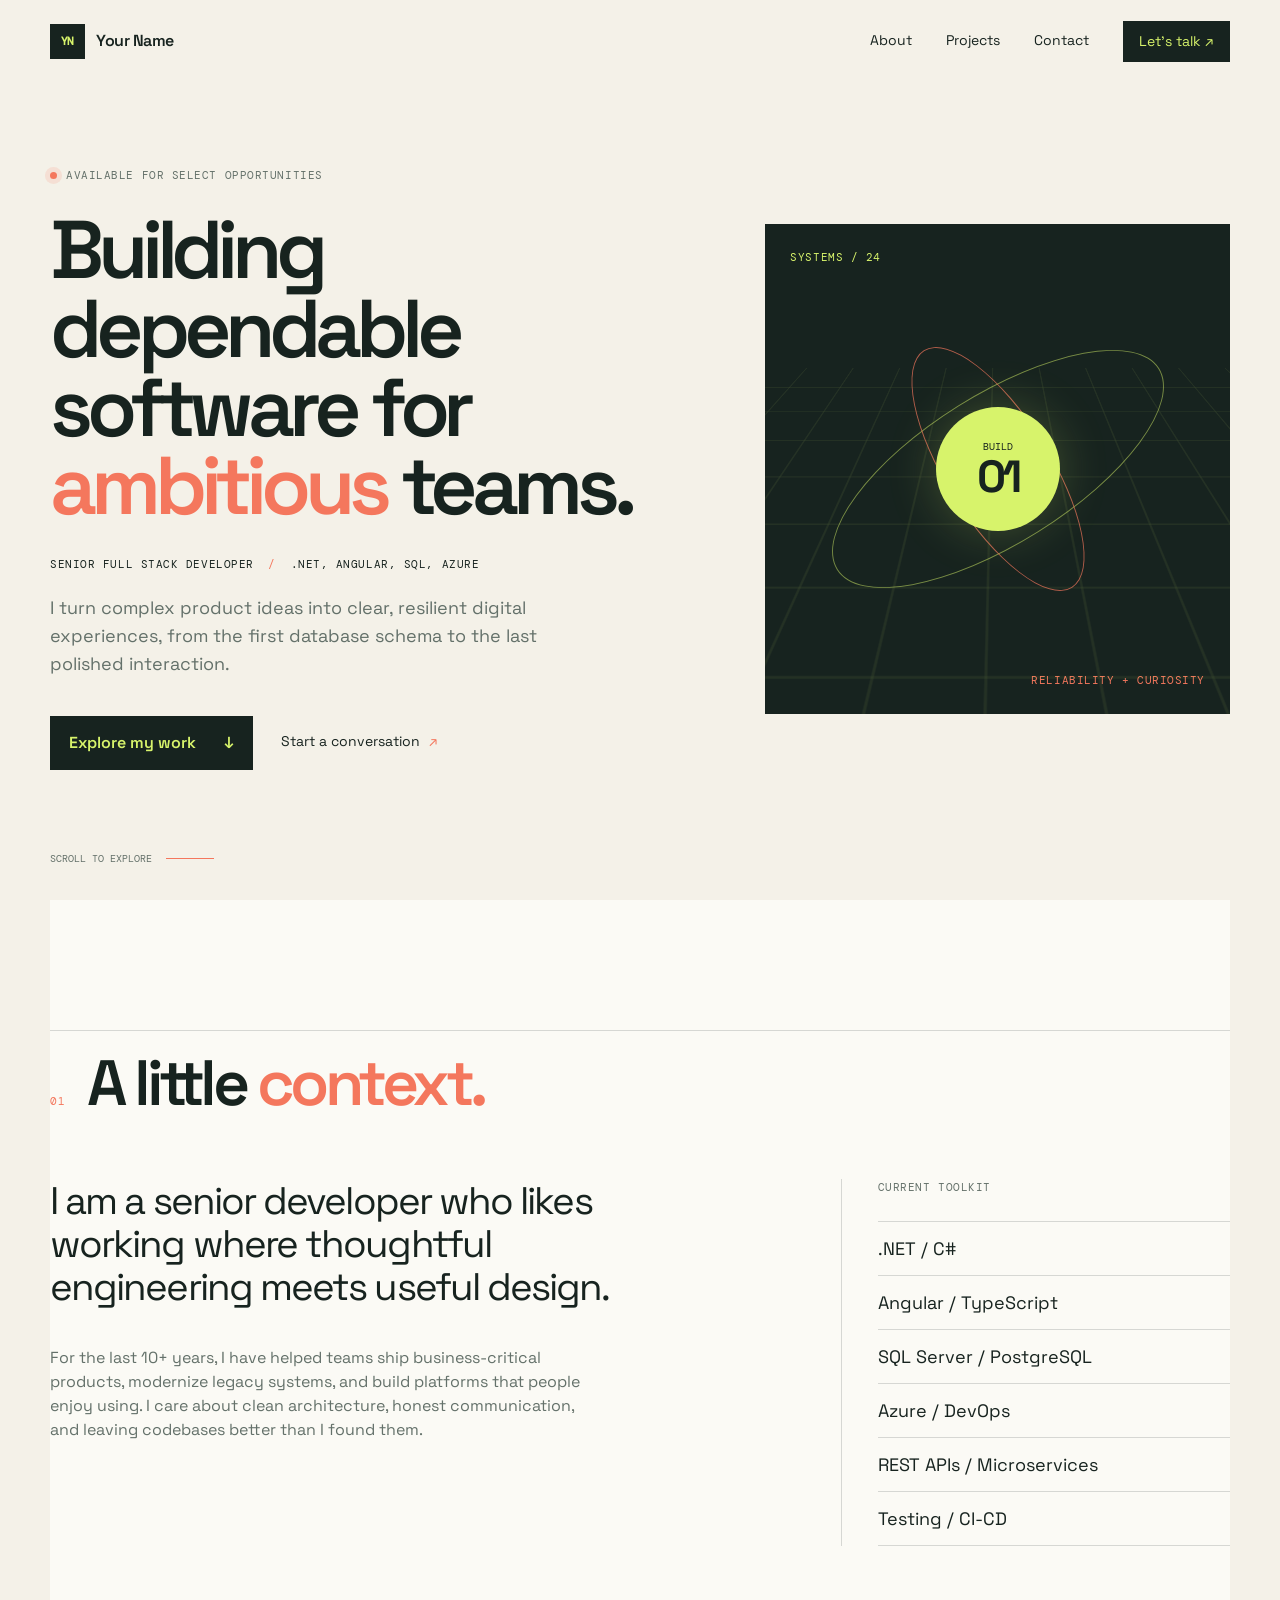
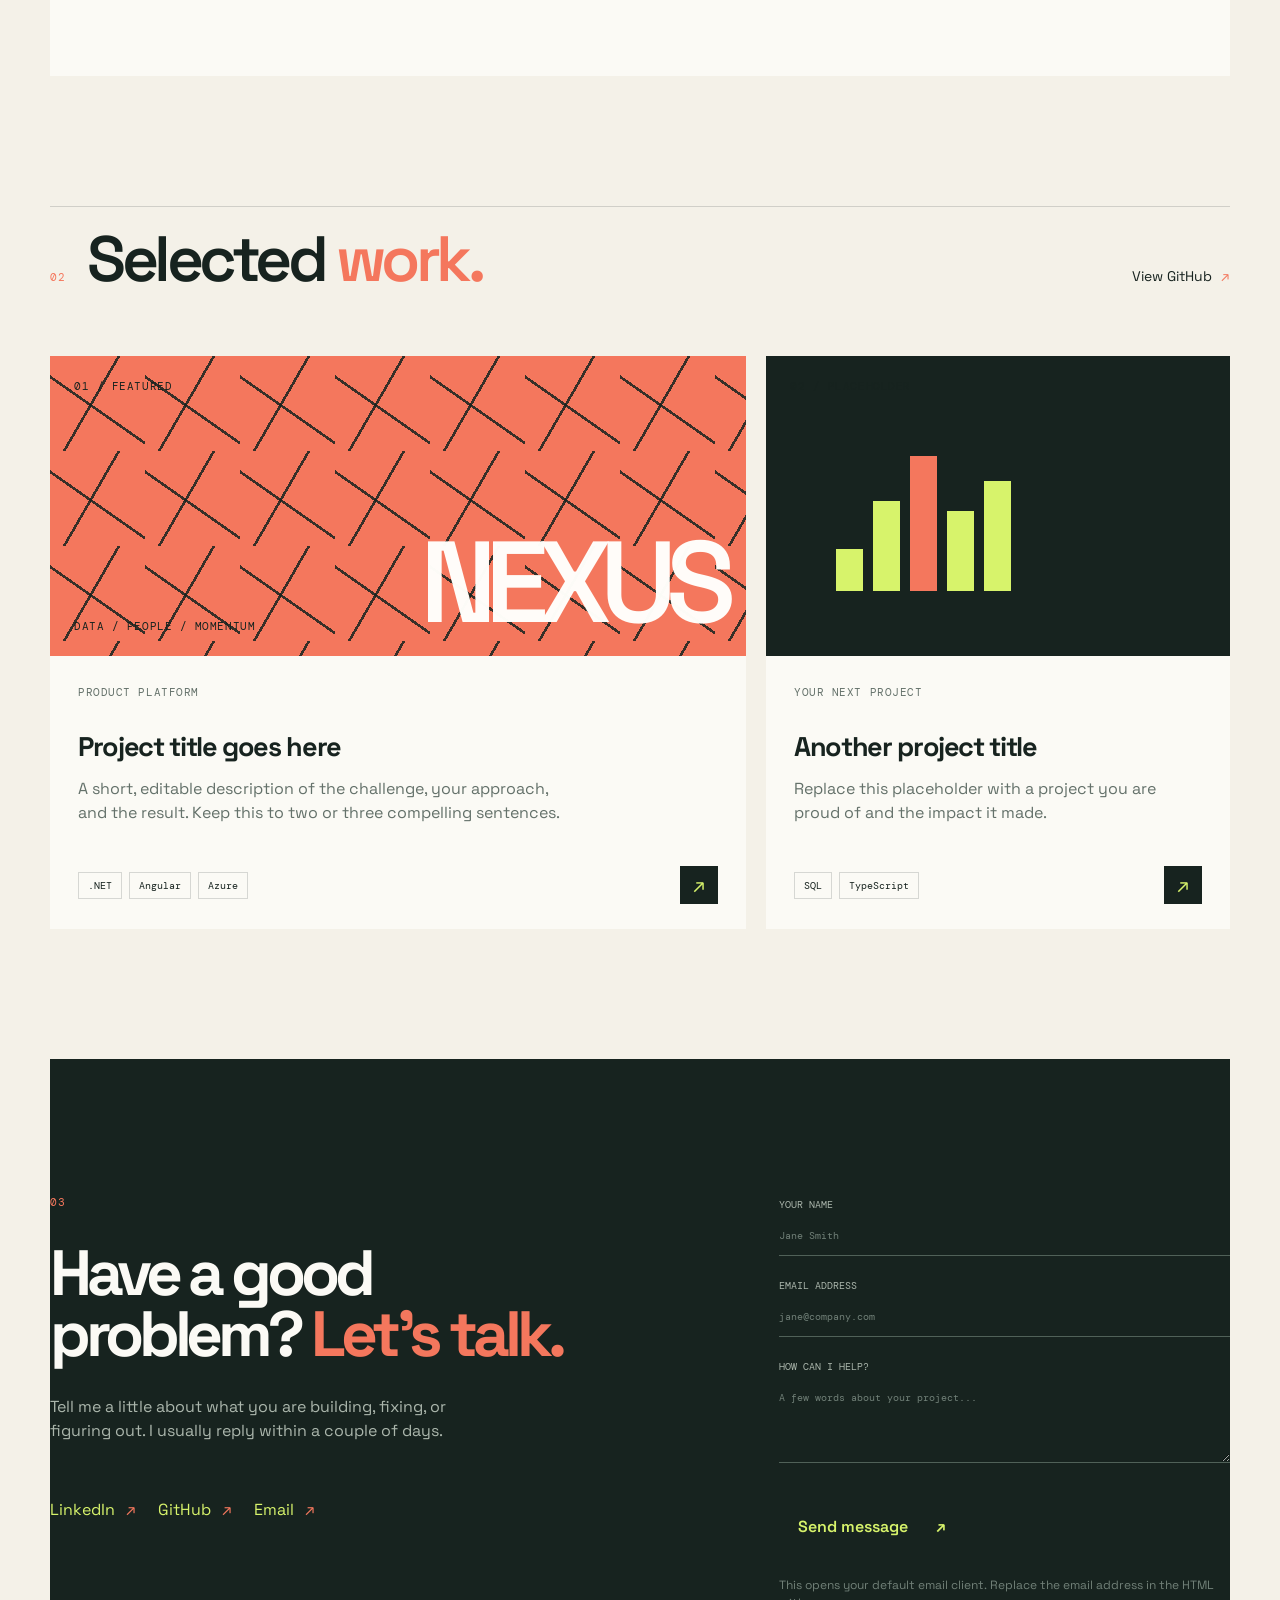
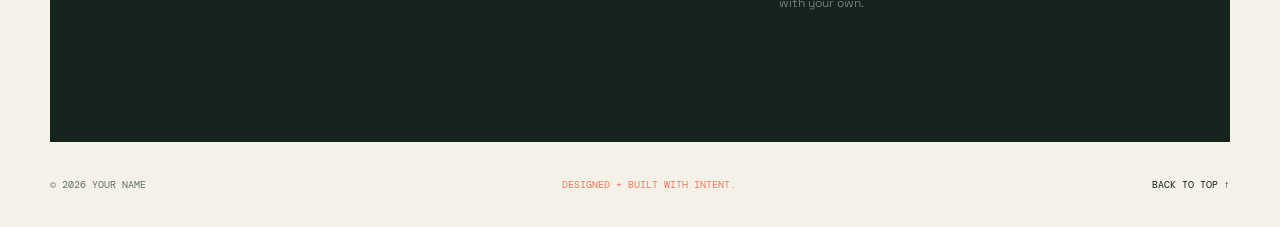
==== index.html @ 9ab78ab2 "Add initial project files for personal portfolio website" ====
<!doctype html>
<html lang="en">
  <head>
    <meta charset="UTF-8" />
    <meta name="viewport" content="width=device-width, initial-scale=1.0" />
    <meta
      name="description"
      content="Senior Full Stack Developer portfolio - .NET, Angular, SQL, and Azure."
    />
    <title>Your Name | Senior Full Stack Developer</title>
    <link rel="preconnect" href="https://fonts.googleapis.com" />
    <link rel="preconnect" href="https://fonts.gstatic.com" crossorigin />
    <link
      href="https://fonts.googleapis.com/css2?family=DM+Mono:wght@400;500&family=Space+Grotesk:wght@400;500;600;700&display=swap"
      rel="stylesheet"
    />
    <link rel="stylesheet" href="styles.css" />
    <script src="script.js" defer></script>
  </head>
  <body>
    <header class="site-header">
      <a class="brand" href="#home" aria-label="Your Name home"
        ><span class="brand-mark">YN</span><span>Your Name</span></a
      >
      <button
        class="menu-toggle"
        type="button"
        aria-expanded="false"
        aria-controls="site-nav"
      >
        <span></span><span></span>
        <span class="sr-only">Toggle navigation</span>
      </button>
      <nav id="site-nav" class="site-nav" aria-label="Primary navigation">
        <a href="#about">About</a>
        <a href="#projects">Projects</a>
        <a href="#contact">Contact</a>
        <a class="nav-resume" href="mailto:hello@example.com"
          >Let's talk <span aria-hidden="true">↗</span></a
        >
      </nav>
    </header>

    <main>
      <section id="home" class="hero section-shell">
        <div class="hero-copy reveal">
          <p class="eyebrow">
            <span class="status-dot"></span> Available for select opportunities
          </p>
          <h1>Building dependable software for <em>ambitious</em> teams.</h1>
          <p class="hero-role">
            Senior Full Stack Developer <span>/</span> .NET, Angular, SQL, Azure
          </p>
          <p class="hero-intro">
            I turn complex product ideas into clear, resilient digital
            experiences, from the first database schema to the last polished
            interaction.
          </p>
          <div class="hero-actions">
            <a class="button button-primary" href="#projects"
              >Explore my work <span aria-hidden="true">↓</span></a
            >
            <a class="text-link" href="#contact"
              >Start a conversation <span aria-hidden="true">↗</span></a
            >
          </div>
        </div>
        <div
          class="hero-visual reveal"
          aria-label="Abstract illustration representing connected software systems"
        >
          <div class="visual-grid"></div>
          <div class="orbit orbit-one"></div>
          <div class="orbit orbit-two"></div>
          <div class="visual-core"><span>BUILD</span><strong>01</strong></div>
          <span class="visual-label label-top">SYSTEMS / 24</span>
          <span class="visual-label label-bottom">RELIABILITY + CURIOSITY</span>
        </div>
        <div class="scroll-cue" aria-hidden="true">
          <span>Scroll to explore</span><span class="scroll-line"></span>
        </div>
      </section>

      <section id="about" class="about section-shell section-padding">
        <div class="section-heading reveal">
          <span class="section-number">01</span>
          <h2>A little <em>context.</em></h2>
        </div>
        <div class="about-layout">
          <div class="about-statement reveal">
            <p>
              I am a senior developer who likes working where thoughtful
              engineering meets useful design.
            </p>
            <p class="muted">
              For the last 10+ years, I have helped teams ship business-critical
              products, modernize legacy systems, and build platforms that
              people enjoy using. I care about clean architecture, honest
              communication, and leaving codebases better than I found them.
            </p>
          </div>
          <div class="skills-panel reveal">
            <p class="mono-label">CURRENT TOOLKIT</p>
            <ul class="skills-list">
              <li>.NET / C#</li>
              <li>Angular / TypeScript</li>
              <li>SQL Server / PostgreSQL</li>
              <li>Azure / DevOps</li>
              <li>REST APIs / Microservices</li>
              <li>Testing / CI-CD</li>
            </ul>
          </div>
        </div>
      </section>

      <section id="projects" class="projects section-shell section-padding">
        <div class="section-heading reveal">
          <span class="section-number">02</span>
          <h2>Selected <em>work.</em></h2>
          <a
            class="text-link section-link"
            href="https://github.com/yourusername"
            target="_blank"
            rel="noreferrer"
            >View GitHub <span aria-hidden="true">↗</span></a
          >
        </div>
        <div class="project-grid">
          <article class="project-card project-featured reveal">
            <div class="project-art art-lattice">
              <span class="art-tag">01 / FEATURED</span
              ><span class="art-word">NEXUS</span
              ><span class="art-caption">DATA / PEOPLE / MOMENTUM</span>
            </div>
            <div class="project-content">
              <p class="mono-label">PRODUCT PLATFORM</p>
              <h3>Project title goes here</h3>
              <p>
                A short, editable description of the challenge, your approach,
                and the result. Keep this to two or three compelling sentences.
              </p>
              <div class="project-footer">
                <ul class="tech-list">
                  <li>.NET</li>
                  <li>Angular</li>
                  <li>Azure</li>
                </ul>
                <a
                  class="icon-link"
                  href="https://github.com/yourusername/project-name"
                  target="_blank"
                  rel="noreferrer"
                  aria-label="View Project title on GitHub"
                  >↗</a
                >
              </div>
            </div>
          </article>
          <article class="project-card reveal">
            <div class="project-art art-signal">
              <span class="art-tag">02 / PLACEHOLDER</span
              ><span class="signal-bars"
                ><i></i><i></i><i></i><i></i><i></i
              ></span>
            </div>
            <div class="project-content">
              <p class="mono-label">YOUR NEXT PROJECT</p>
              <h3>Another project title</h3>
              <p>
                Replace this placeholder with a project you are proud of and the
                impact it made.
              </p>
              <div class="project-footer">
                <ul class="tech-list">
                  <li>SQL</li>
                  <li>TypeScript</li>
                </ul>
                <a
                  class="icon-link"
                  href="https://github.com/yourusername"
                  target="_blank"
                  rel="noreferrer"
                  aria-label="View project on GitHub"
                  >↗</a
                >
              </div>
            </div>
          </article>
        </div>
      </section>

      <section id="contact" class="contact section-shell section-padding">
        <div class="contact-layout">
          <div class="contact-copy reveal">
            <span class="section-number">03</span>
            <h2>Have a good problem? <em>Let's talk.</em></h2>
            <p>
              Tell me a little about what you are building, fixing, or figuring
              out. I usually reply within a couple of days.
            </p>
            <div class="social-links">
              <a
                href="https://www.linkedin.com/in/yourusername"
                target="_blank"
                rel="noreferrer"
                >LinkedIn <span>↗</span></a
              ><a
                href="https://github.com/yourusername"
                target="_blank"
                rel="noreferrer"
                >GitHub <span>↗</span></a
              ><a href="mailto:hello@example.com">Email <span>↗</span></a>
            </div>
          </div>
          <form
            class="contact-form reveal"
            action="mailto:hello@example.com"
            method="post"
            enctype="text/plain"
          >
            <label for="name"
              >Your name<input
                id="name"
                name="name"
                type="text"
                placeholder="Jane Smith"
                required /></label
            ><label for="email"
              >Email address<input
                id="email"
                name="email"
                type="email"
                placeholder="jane@company.com"
                required /></label
            ><label for="message"
              >How can I help?<textarea
                id="message"
                name="message"
                rows="4"
                placeholder="A few words about your project..."
                required
              ></textarea></label
            ><button class="button button-primary" type="submit">
              Send message <span aria-hidden="true">↗</span>
            </button>
            <p class="form-note">
              This opens your default email client. Replace the email address in
              the HTML with your own.
            </p>
          </form>
        </div>
      </section>
    </main>

    <footer class="site-footer section-shell">
      <span>© <span id="year"></span> Your Name</span
      ><span class="footer-note">Designed + built with intent.</span
      ><a href="#home">Back to top ↑</a>
    </footer>
  </body>
</html>
---- styles.css ----
:root {
  --ink: #17231f;
  --paper: #f4f1e8;
  --cream: #fbfaf5;
  --lime: #d7f36b;
  --coral: #f4775d;
  --muted: #64716a;
  --line: rgba(23, 35, 31, 0.16);
  --mono: "DM Mono", monospace;
  --sans: "Space Grotesk", sans-serif;
}

* {
  box-sizing: border-box;
}
html {
  scroll-behavior: smooth;
}
body {
  margin: 0;
  color: var(--ink);
  background: var(--paper);
  font-family: var(--sans);
  font-size: 16px;
  line-height: 1.5;
}
a {
  color: inherit;
  text-decoration: none;
}
button,
input,
textarea {
  font: inherit;
}
.section-shell {
  width: min(1180px, calc(100% - 64px));
  margin: 0 auto;
}
.section-padding {
  padding: 130px 0;
}
.site-header {
  height: 82px;
  width: min(1180px, calc(100% - 64px));
  margin: 0 auto;
  display: flex;
  align-items: center;
  justify-content: space-between;
  position: relative;
  z-index: 5;
}
.brand {
  display: flex;
  align-items: center;
  gap: 11px;
  font-weight: 600;
  letter-spacing: -0.03em;
}
.brand-mark {
  display: grid;
  place-items: center;
  width: 35px;
  height: 35px;
  background: var(--ink);
  color: var(--lime);
  font-family: var(--mono);
  font-size: 11px;
}
.site-nav {
  display: flex;
  align-items: center;
  gap: 34px;
  font-size: 14px;
}
.site-nav a:not(.nav-resume),
.text-link,
.social-links a {
  border-bottom: 1px solid transparent;
  transition:
    border-color 0.2s,
    color 0.2s;
}
.site-nav a:not(.nav-resume):hover,
.text-link:hover,
.social-links a:hover {
  border-color: currentColor;
}
.nav-resume {
  background: var(--ink);
  color: var(--lime);
  padding: 10px 16px;
}
.menu-toggle {
  display: none;
  border: 0;
  background: none;
}
.eyebrow,
.mono-label,
.section-number,
.visual-label,
.art-tag,
.art-caption,
.hero-role {
  font-family: var(--mono);
  text-transform: uppercase;
  letter-spacing: 0.05em;
  font-size: 11px;
}
.hero {
  min-height: calc(100vh - 82px);
  display: grid;
  grid-template-columns: minmax(0, 1fr) minmax(350px, 0.72fr);
  gap: 70px;
  align-items: center;
  position: relative;
  padding: 80px 0 125px;
}
.eyebrow {
  display: flex;
  align-items: center;
  gap: 9px;
  margin: 0 0 28px;
  color: var(--muted);
}
.status-dot {
  width: 7px;
  height: 7px;
  background: var(--coral);
  border-radius: 50%;
  box-shadow: 0 0 0 5px rgba(244, 119, 93, 0.15);
}
h1,
h2,
h3,
p {
  margin-top: 0;
}
h1 {
  font-size: clamp(3rem, 6.4vw, 6.2rem);
  line-height: 0.96;
  letter-spacing: -0.075em;
  max-width: 760px;
  margin-bottom: 30px;
  font-weight: 600;
}
em {
  font-style: normal;
  color: var(--coral);
}
.hero-role {
  margin-bottom: 22px;
  color: var(--ink);
}
.hero-role span {
  margin: 0 7px;
  color: var(--coral);
}
.hero-intro {
  color: var(--muted);
  max-width: 495px;
  font-size: 18px;
  line-height: 1.55;
}
.hero-actions {
  display: flex;
  align-items: center;
  gap: 28px;
  margin-top: 38px;
}
.button {
  display: inline-flex;
  align-items: center;
  justify-content: space-between;
  gap: 28px;
  border: 0;
  cursor: pointer;
  padding: 15px 19px;
  font-weight: 600;
}
.button-primary {
  color: var(--lime);
  background: var(--ink);
}
.button-primary:hover {
  background: var(--coral);
  color: var(--cream);
}
.text-link {
  font-size: 14px;
  padding-bottom: 3px;
}
.text-link span {
  color: var(--coral);
  margin-left: 5px;
}
.hero-visual {
  min-height: 490px;
  background: var(--ink);
  position: relative;
  overflow: hidden;
}
.visual-grid {
  position: absolute;
  inset: 0;
  opacity: 0.25;
  background-image:
    linear-gradient(rgba(215, 243, 107, 0.25) 1px, transparent 1px),
    linear-gradient(90deg, rgba(215, 243, 107, 0.25) 1px, transparent 1px);
  background-size: 38px 38px;
  transform: perspective(450px) rotateX(55deg) scale(1.8) translateY(100px);
}
.orbit {
  border: 1px solid rgba(215, 243, 107, 0.5);
  border-radius: 50%;
  position: absolute;
  width: 380px;
  height: 150px;
  left: 50%;
  top: 50%;
  transform: translate(-50%, -50%) rotate(-32deg);
}
.orbit-two {
  transform: translate(-50%, -50%) rotate(58deg);
  border-color: rgba(244, 119, 93, 0.7);
  width: 280px;
  height: 105px;
}
.visual-core {
  position: absolute;
  left: 50%;
  top: 50%;
  transform: translate(-50%, -50%);
  width: 124px;
  height: 124px;
  display: flex;
  flex-direction: column;
  justify-content: center;
  align-items: center;
  background: var(--lime);
  color: var(--ink);
  border-radius: 50%;
  box-shadow: 0 0 50px rgba(215, 243, 107, 0.22);
}
.visual-core span {
  font-family: var(--mono);
  font-size: 10px;
}
.visual-core strong {
  font-size: 45px;
  line-height: 1;
  letter-spacing: -0.08em;
}
.visual-label {
  position: absolute;
  color: var(--lime);
}
.label-top {
  top: 25px;
  left: 25px;
}
.label-bottom {
  bottom: 25px;
  right: 25px;
  color: var(--coral);
}
.scroll-cue {
  position: absolute;
  bottom: 34px;
  left: 0;
  display: flex;
  align-items: center;
  gap: 14px;
  font-family: var(--mono);
  font-size: 10px;
  text-transform: uppercase;
  color: var(--muted);
}
.scroll-line {
  display: block;
  width: 48px;
  height: 1px;
  background: var(--coral);
}
.section-heading {
  display: flex;
  align-items: baseline;
  gap: 22px;
  border-top: 1px solid var(--line);
  padding-top: 22px;
  margin-bottom: 65px;
}
.section-heading h2 {
  font-size: clamp(2.8rem, 5vw, 5.2rem);
  letter-spacing: -0.07em;
  line-height: 0.95;
  margin: 0;
  font-weight: 600;
}
.section-number {
  color: var(--coral);
}
.section-link {
  margin-left: auto;
}
.about {
  background: var(--cream);
}
.about-layout {
  display: grid;
  grid-template-columns: 1.25fr 0.75fr;
  gap: 12%;
}
.about-statement > p:first-child {
  font-size: clamp(1.7rem, 3vw, 2.8rem);
  line-height: 1.12;
  letter-spacing: -0.05em;
  max-width: 630px;
}
.muted {
  color: var(--muted);
  max-width: 550px;
}
.skills-panel {
  border-left: 1px solid var(--line);
  padding-left: 36px;
}
.mono-label {
  color: var(--muted);
  margin-bottom: 26px;
}
.skills-list {
  list-style: none;
  padding: 0;
  margin: 0;
}
.skills-list li {
  border-bottom: 1px solid var(--line);
  padding: 13px 0;
  font-size: 18px;
}
.skills-list li:first-child {
  border-top: 1px solid var(--line);
}
.projects {
  background: var(--paper);
}
.project-grid {
  display: grid;
  grid-template-columns: 1.2fr 0.8fr;
  gap: 20px;
  align-items: stretch;
}
.project-card {
  background: var(--cream);
  display: flex;
  flex-direction: column;
}
.project-art {
  min-height: 300px;
  position: relative;
  overflow: hidden;
}
.art-lattice {
  background: var(--coral);
  background-image:
    linear-gradient(
      120deg,
      transparent 45%,
      rgba(23, 35, 31, 0.85) 45%,
      rgba(23, 35, 31, 0.85) 47%,
      transparent 47%
    ),
    linear-gradient(
      35deg,
      transparent 45%,
      rgba(23, 35, 31, 0.85) 45%,
      rgba(23, 35, 31, 0.85) 47%,
      transparent 47%
    );
  background-size: 95px 95px;
}
.art-signal {
  background: var(--ink);
}
.art-tag,
.art-caption {
  position: absolute;
  top: 22px;
  left: 24px;
  color: var(--ink);
}
.art-caption {
  top: auto;
  bottom: 22px;
}
.art-word {
  font-size: clamp(4rem, 9vw, 8rem);
  line-height: 1;
  font-weight: 600;
  letter-spacing: -0.1em;
  position: absolute;
  right: 22px;
  bottom: 16px;
  color: var(--cream);
  mix-blend-mode: screen;
}
.signal-bars {
  display: flex;
  align-items: end;
  gap: 10px;
  height: 150px;
  position: absolute;
  left: 15%;
  bottom: 65px;
}
.signal-bars i {
  display: block;
  width: 27px;
  background: var(--lime);
}
.signal-bars i:nth-child(1) {
  height: 42px;
}
.signal-bars i:nth-child(2) {
  height: 90px;
}
.signal-bars i:nth-child(3) {
  height: 135px;
  background: var(--coral);
}
.signal-bars i:nth-child(4) {
  height: 80px;
}
.signal-bars i:nth-child(5) {
  height: 110px;
}
.project-content {
  padding: 28px 28px 25px;
  flex: 1;
  display: flex;
  flex-direction: column;
}
.project-content h3 {
  font-size: 27px;
  letter-spacing: -0.05em;
  margin-bottom: 10px;
}
.project-content p:not(.mono-label) {
  color: var(--muted);
  max-width: 490px;
}
.project-footer {
  display: flex;
  align-items: center;
  justify-content: space-between;
  gap: 10px;
  margin-top: auto;
  padding-top: 25px;
}
.tech-list {
  display: flex;
  flex-wrap: wrap;
  gap: 7px;
  padding: 0;
  margin: 0;
  list-style: none;
}
.tech-list li {
  padding: 5px 9px;
  border: 1px solid var(--line);
  font-family: var(--mono);
  font-size: 10px;
}
.icon-link {
  background: var(--ink);
  color: var(--lime);
  width: 38px;
  height: 38px;
  display: grid;
  place-items: center;
  font-size: 20px;
}
.icon-link:hover {
  background: var(--coral);
  color: var(--cream);
}
.contact {
  background: var(--ink);
  color: var(--cream);
}
.contact-layout {
  display: grid;
  grid-template-columns: 1fr 0.8fr;
  gap: 14%;
}
.contact-copy h2 {
  font-size: clamp(2.8rem, 5vw, 5.2rem);
  line-height: 0.95;
  letter-spacing: -0.08em;
  max-width: 640px;
  margin: 30px 0;
}
.contact-copy > p {
  color: #abb6ac;
  max-width: 410px;
}
.social-links {
  display: flex;
  flex-wrap: wrap;
  gap: 22px;
  margin-top: 55px;
}
.social-links a {
  color: var(--lime);
  padding-bottom: 4px;
}
.social-links span {
  color: var(--coral);
  margin-left: 7px;
}
.contact-form {
  display: flex;
  flex-direction: column;
  gap: 22px;
  padding-top: 8px;
}
.contact-form label {
  display: flex;
  flex-direction: column;
  gap: 8px;
  font-family: var(--mono);
  text-transform: uppercase;
  font-size: 10px;
  color: #abb6ac;
}
.contact-form input,
.contact-form textarea {
  resize: vertical;
  border: 0;
  border-bottom: 1px solid #506158;
  padding: 8px 0 12px;
  color: var(--cream);
  background: transparent;
  outline: 0;
}
.contact-form input:focus,
.contact-form textarea:focus {
  border-color: var(--lime);
}
.contact-form input::placeholder,
.contact-form textarea::placeholder {
  color: #718078;
}
.contact-form .button {
  align-self: flex-start;
  margin-top: 15px;
}
.form-note {
  color: #718078;
  font-size: 12px;
  margin: 0;
}
.site-footer {
  min-height: 85px;
  display: flex;
  align-items: center;
  justify-content: space-between;
  font-family: var(--mono);
  text-transform: uppercase;
  font-size: 10px;
  color: var(--muted);
}
.site-footer a {
  color: var(--ink);
}
.footer-note {
  color: var(--coral);
}
.reveal {
  opacity: 0;
  transform: translateY(20px);
  transition:
    opacity 0.7s ease,
    transform 0.7s ease;
}
.reveal.is-visible {
  opacity: 1;
  transform: translateY(0);
}
.sr-only {
  position: absolute;
  width: 1px;
  height: 1px;
  padding: 0;
  overflow: hidden;
  clip: rect(0, 0, 0, 0);
  white-space: nowrap;
  border: 0;
}
@media (max-width: 800px) {
  .section-shell,
  .site-header {
    width: min(100% - 40px, 600px);
  }
  .site-header {
    height: 70px;
  }
  .menu-toggle {
    display: flex;
    width: 35px;
    height: 35px;
    flex-direction: column;
    justify-content: center;
    gap: 5px;
    padding: 0;
  }
  .menu-toggle span:not(.sr-only) {
    display: block;
    width: 25px;
    height: 1px;
    background: var(--ink);
    transition: transform 0.2s;
  }
  .site-nav {
    display: none;
    position: absolute;
    top: 62px;
    right: 0;
    left: 0;
    background: var(--ink);
    color: var(--cream);
    padding: 25px;
    flex-direction: column;
    align-items: flex-start;
    gap: 20px;
  }
  .site-nav.is-open {
    display: flex;
  }
  .nav-resume {
    width: 100%;
  }
  .hero {
    grid-template-columns: 1fr;
    gap: 65px;
    min-height: auto;
    padding: 70px 0 110px;
  }
  .hero-visual {
    min-height: 350px;
  }
  .scroll-cue {
    display: none;
  }
  .section-padding {
    padding: 90px 0;
  }
  .section-heading {
    margin-bottom: 43px;
    gap: 13px;
    flex-wrap: wrap;
  }
  .section-link {
    width: 100%;
    margin: 14px 0 0 35px;
  }
  .about-layout,
  .contact-layout,
  .project-grid {
    grid-template-columns: 1fr;
    gap: 50px;
  }
  .skills-panel {
    border-left: 0;
    border-top: 1px solid var(--line);
    padding: 30px 0 0;
  }
  .project-art {
    min-height: 240px;
  }
  .contact-copy h2 {
    margin-top: 25px;
  }
  .site-footer {
    flex-wrap: wrap;
    gap: 12px;
    padding: 25px 0;
  }
  .footer-note {
    order: 3;
    width: 100%;
  }
}
@media (max-width: 430px) {
  h1 {
    font-size: 3.25rem;
  }
  .hero-role {
    line-height: 1.8;
  }
  .hero-actions {
    align-items: flex-start;
    flex-direction: column;
    gap: 20px;
  }
  .hero-visual {
    min-height: 300px;
  }
  .visual-label {
    font-size: 9px;
  }
  .project-content {
    padding: 24px 20px 22px;
  }
}
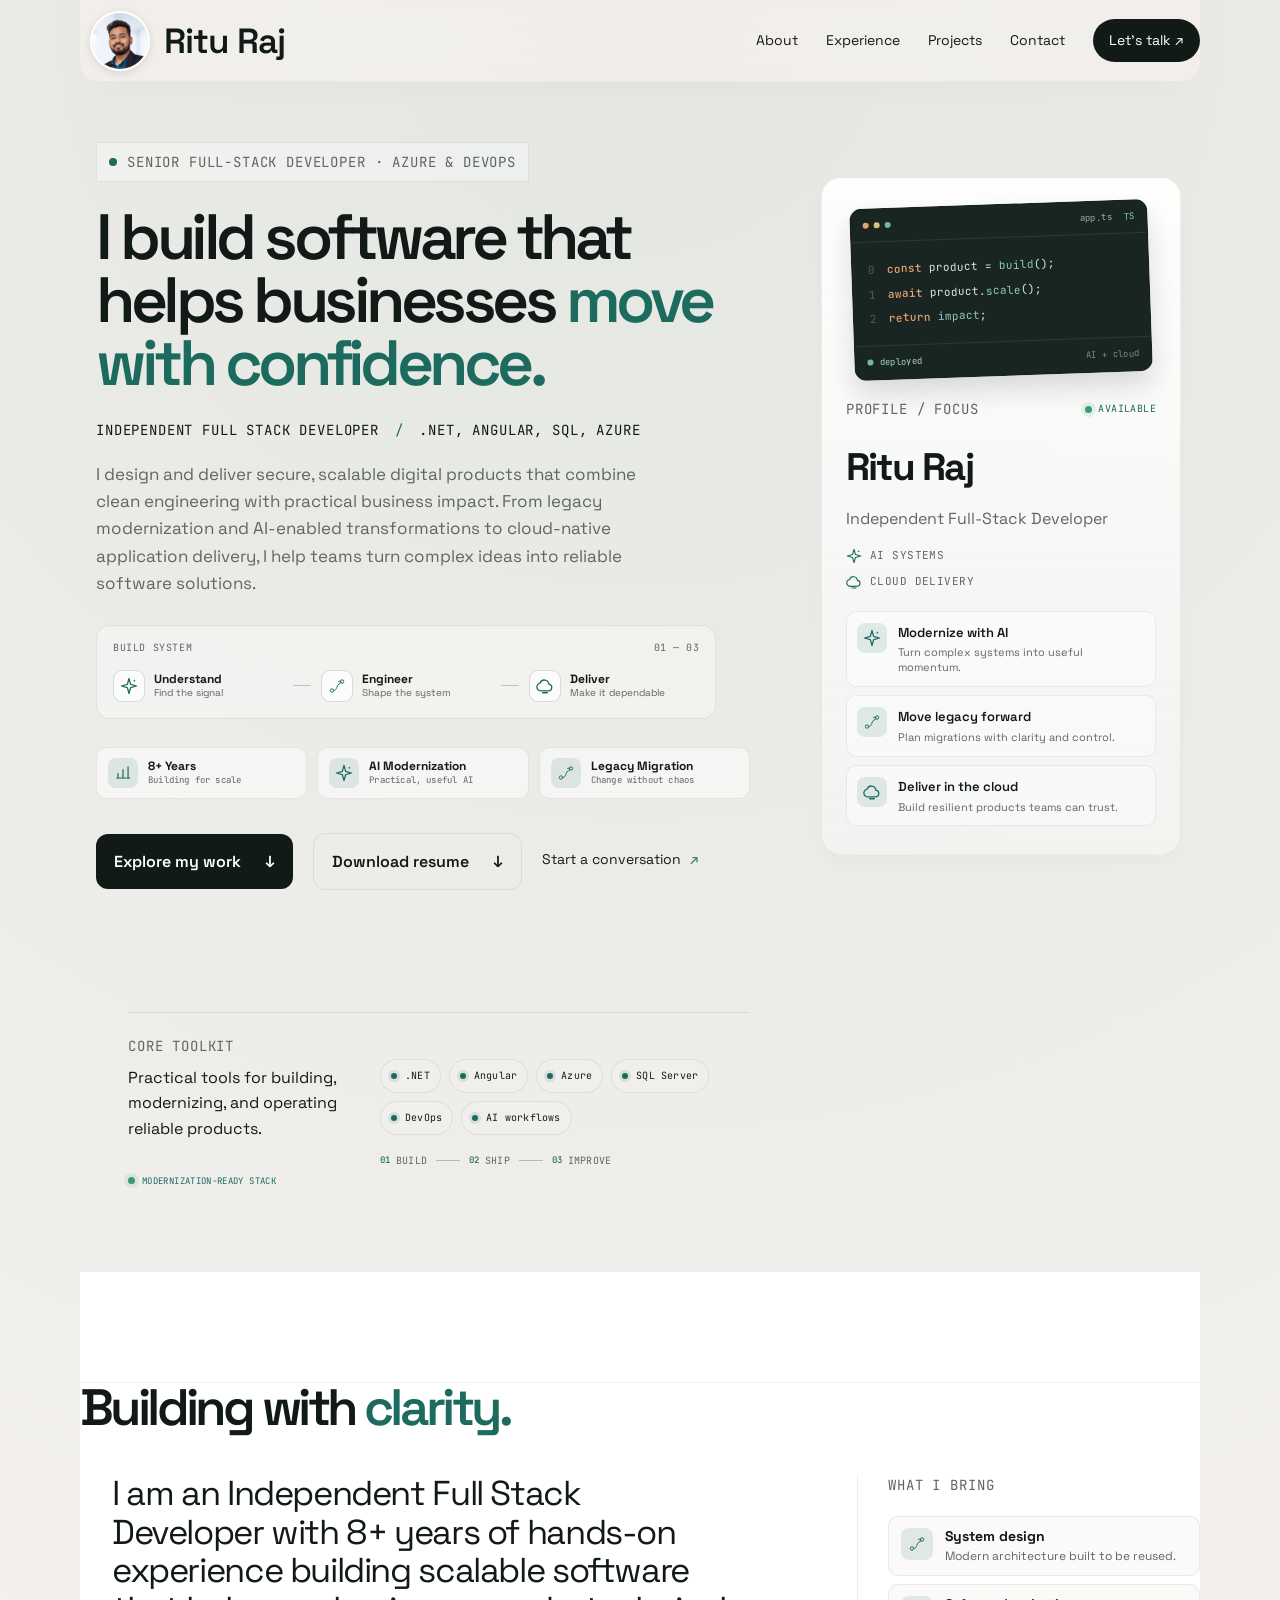
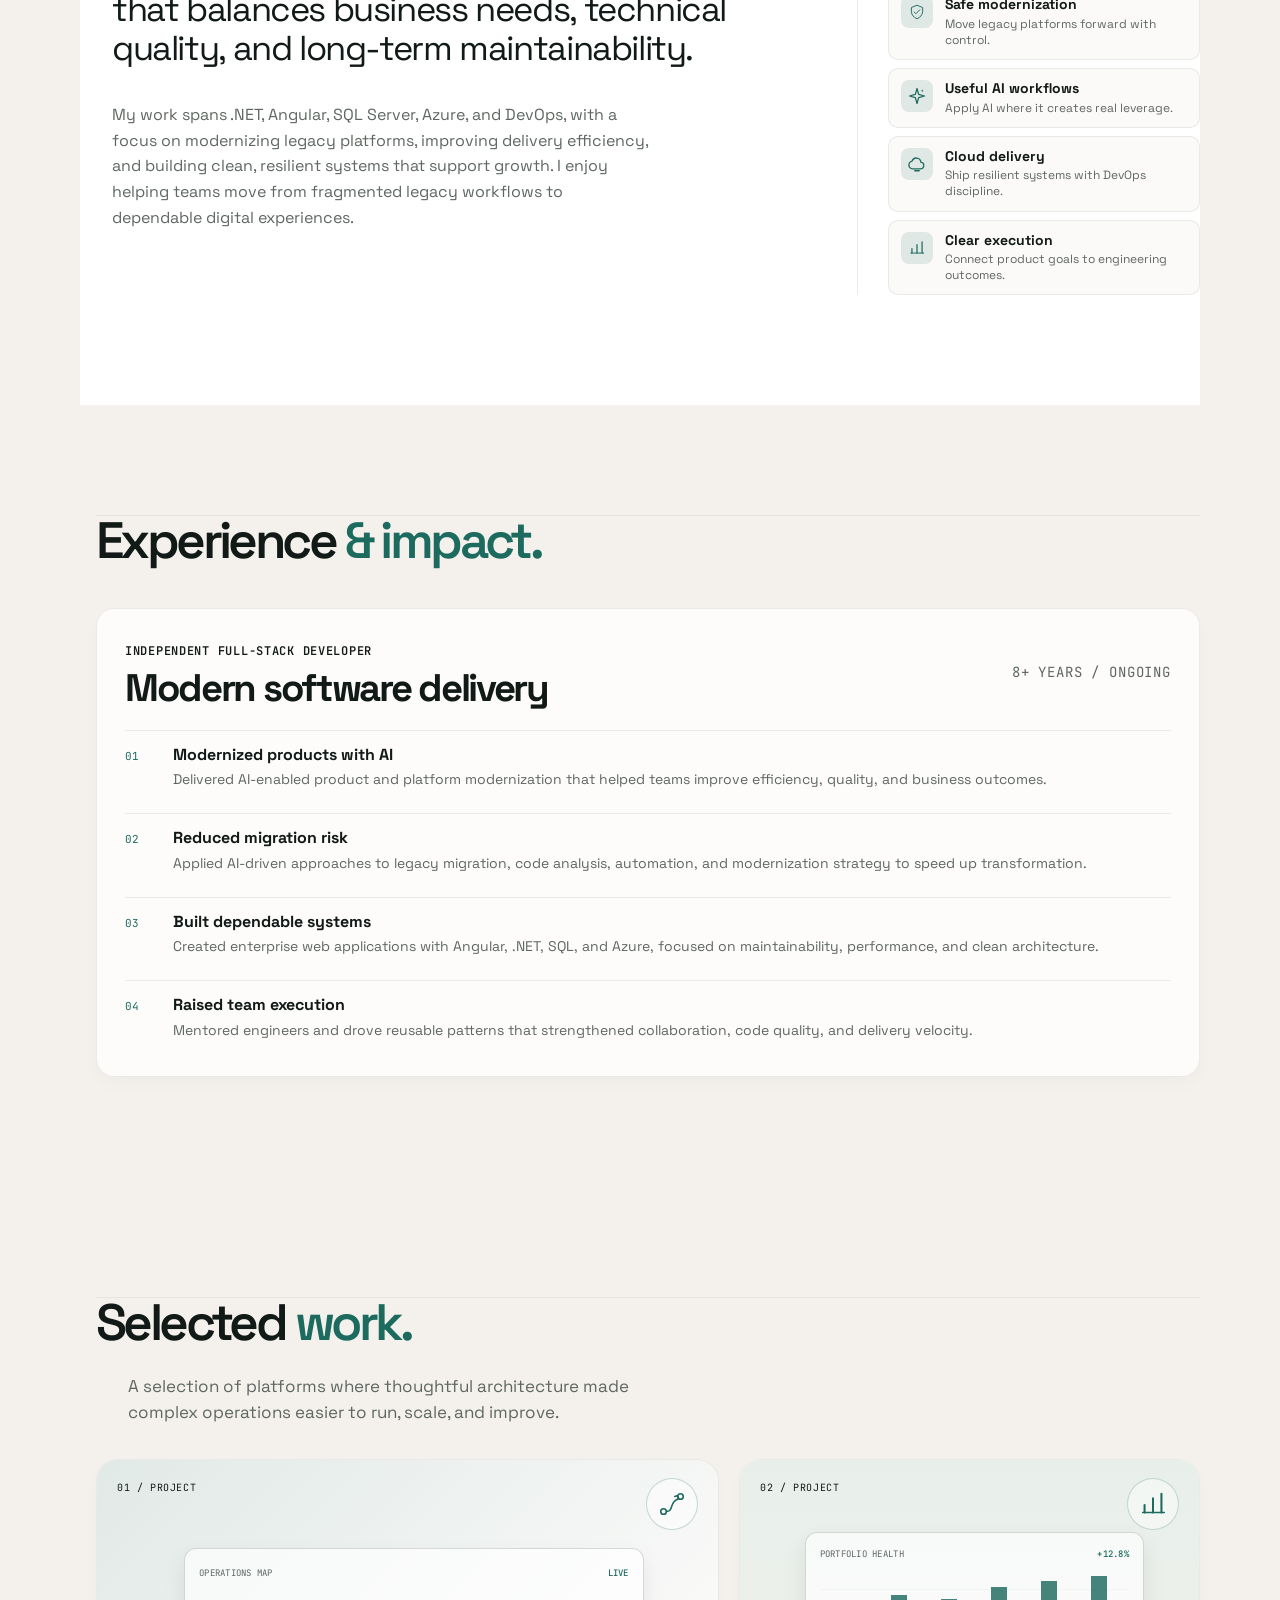
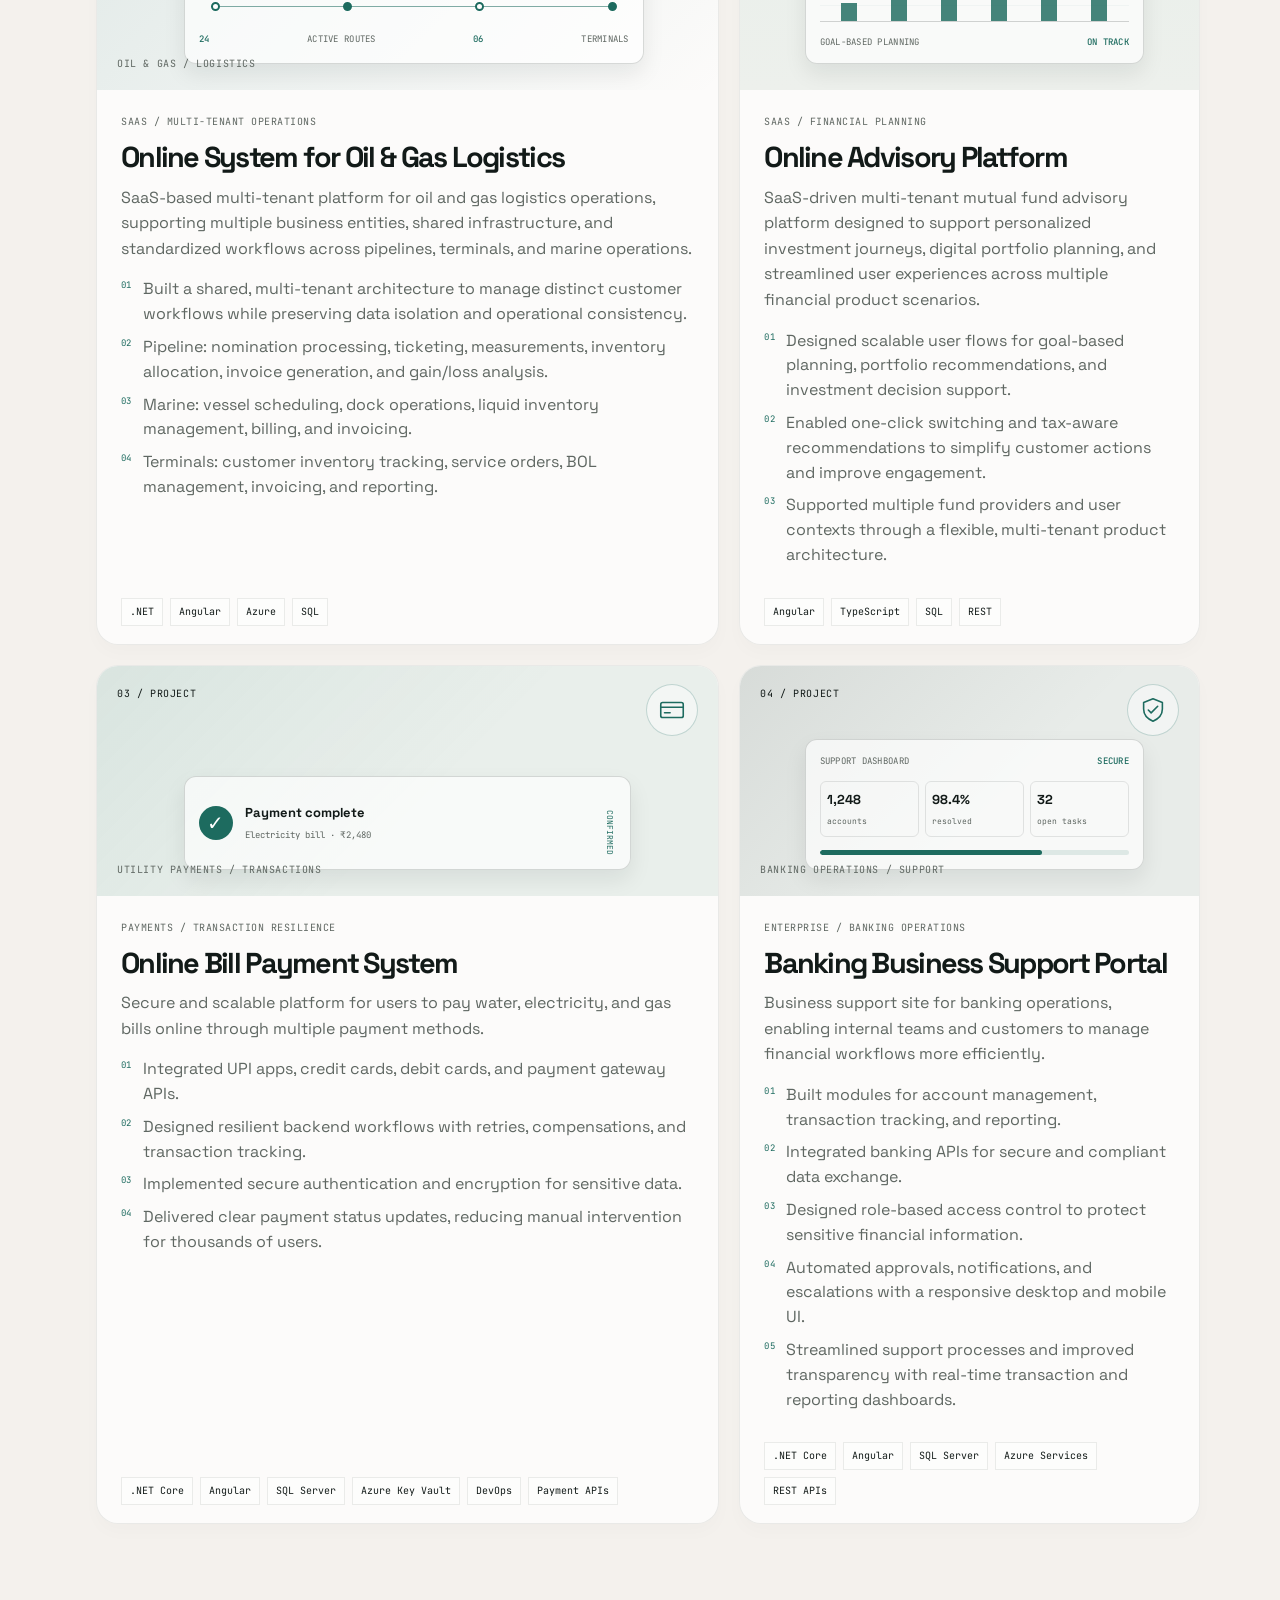
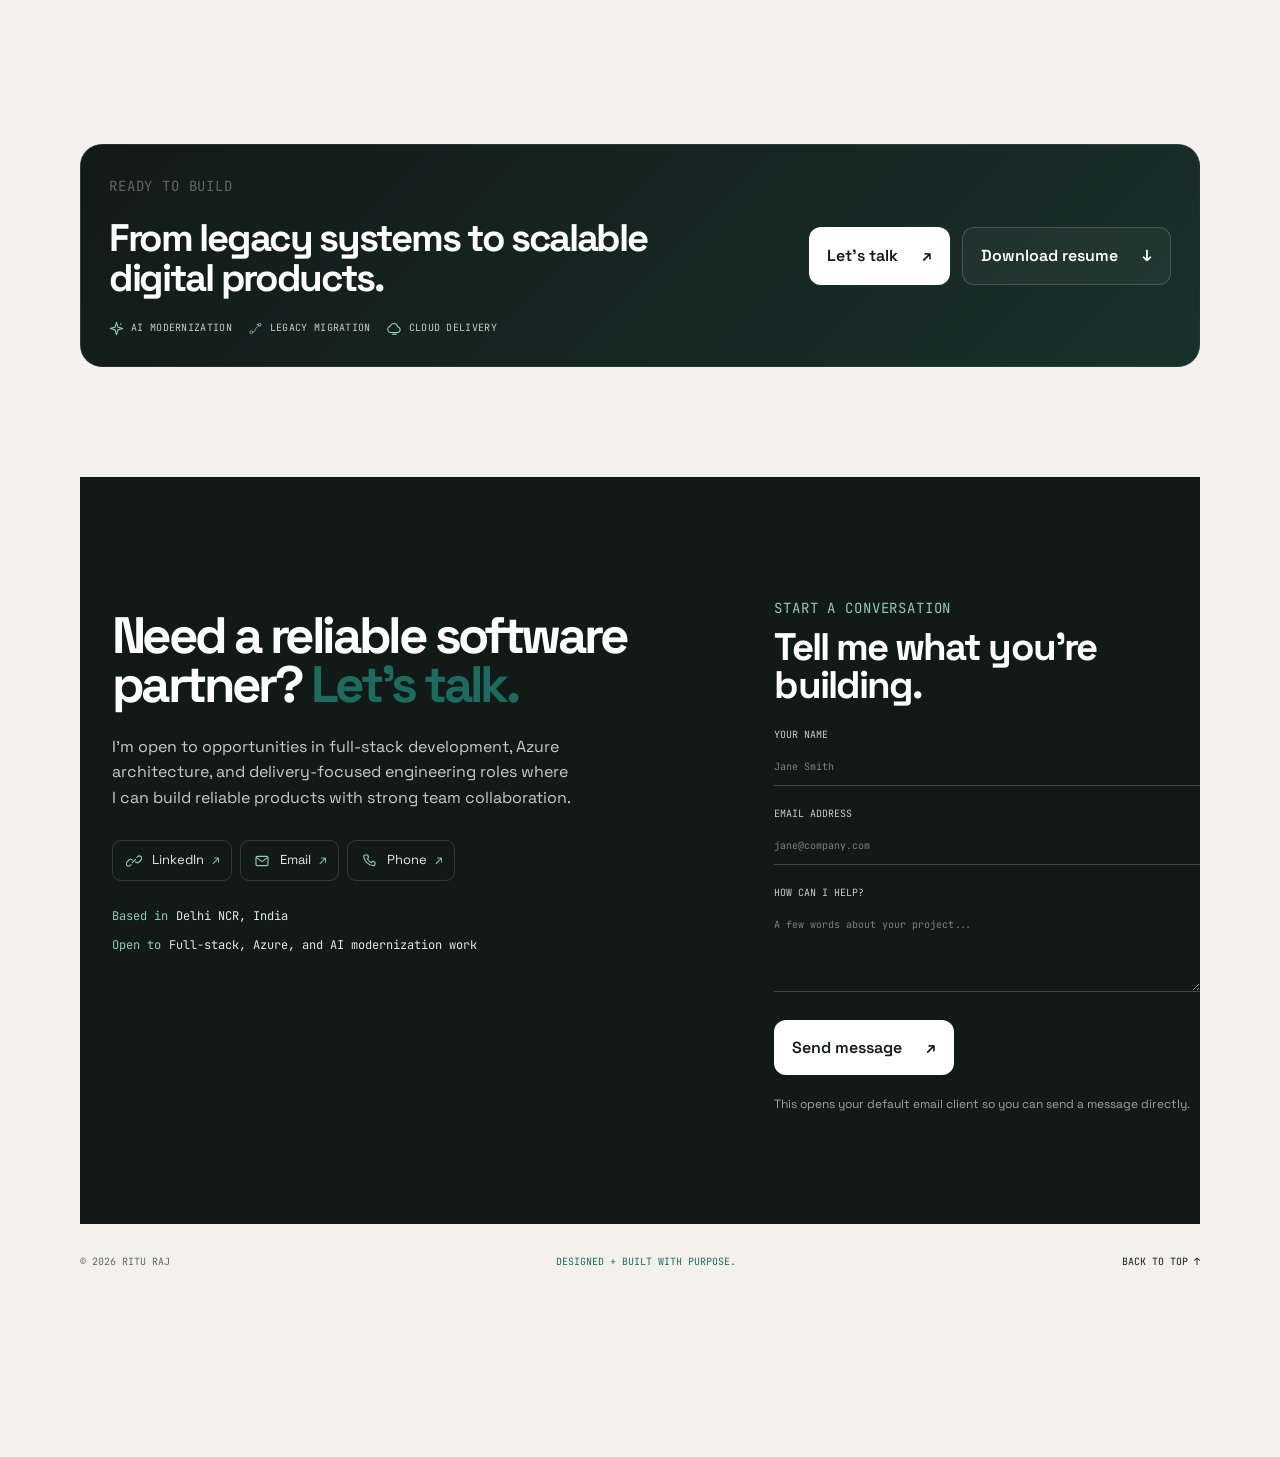
==== commit 5e6f901c: "Add Ritu Raj's resume and LinkedIn profile image - Created a new HTML file for Ritu Raj's resume, de" ====
--- a/index.html
+++ b/index.html
@@ -5,219 +5,725 @@
     <meta name="viewport" content="width=device-width, initial-scale=1.0" />
     <meta
       name="description"
-      content="Senior Full Stack Developer portfolio - .NET, Angular, SQL, and Azure."
+      content="Ritu Raj - Senior Full Stack Developer with expertise in .NET, Angular, Azure, and DevOps."
     />
-    <title>Your Name | Senior Full Stack Developer</title>
+    <title>Ritu Raj | Senior Full Stack Developer</title>
     <link rel="preconnect" href="https://fonts.googleapis.com" />
     <link rel="preconnect" href="https://fonts.gstatic.com" crossorigin />
     <link
-      href="https://fonts.googleapis.com/css2?family=DM+Mono:wght@400;500&family=Space+Grotesk:wght@400;500;600;700&display=swap"
+      href="https://fonts.googleapis.com/css2?family=JetBrains+Mono:wght@400;500;600;700&family=Space+Grotesk:wght@400;500;600;700&display=swap"
       rel="stylesheet"
     />
     <link rel="stylesheet" href="styles.css" />
     <script src="script.js" defer></script>
   </head>
   <body>
+    <a class="skip-link" href="#main-content">Skip to content</a>
     <header class="site-header">
-      <a class="brand" href="#home" aria-label="Your Name home"
-        ><span class="brand-mark">YN</span><span>Your Name</span></a
+      <a class="brand" href="#home" aria-label="Ritu Raj home"
+        ><span class="brand-mark"
+          ><img src="LinkedIn%20professiona.png" alt="Ritu Raj" /></span
+        ><span>Ritu Raj</span></a
       >
       <button
         class="menu-toggle"
         type="button"
         aria-expanded="false"
         aria-controls="site-nav"
+        aria-label="Toggle navigation"
       >
         <span></span><span></span>
         <span class="sr-only">Toggle navigation</span>
       </button>
       <nav id="site-nav" class="site-nav" aria-label="Primary navigation">
         <a href="#about">About</a>
+        <a href="#experience">Experience</a>
         <a href="#projects">Projects</a>
         <a href="#contact">Contact</a>
-        <a class="nav-resume" href="mailto:hello@example.com"
+        <a class="nav-resume" href="#contact"
           >Let's talk <span aria-hidden="true">↗</span></a
         >
       </nav>
     </header>
 
-    <main>
+    <main id="main-content">
       <section id="home" class="hero section-shell">
         <div class="hero-copy reveal">
           <p class="eyebrow">
-            <span class="status-dot"></span> Available for select opportunities
+            <span class="status-dot"></span> Senior Full-Stack Developer · Azure
+            & DevOps
           </p>
-          <h1>Building dependable software for <em>ambitious</em> teams.</h1>
+          <h1>
+            I build software that helps businesses
+            <em>move with confidence.</em>
+          </h1>
           <p class="hero-role">
-            Senior Full Stack Developer <span>/</span> .NET, Angular, SQL, Azure
+            Independent Full Stack Developer <span>/</span> .NET, Angular, SQL,
+            Azure
           </p>
           <p class="hero-intro">
-            I turn complex product ideas into clear, resilient digital
-            experiences, from the first database schema to the last polished
-            interaction.
+            I design and deliver secure, scalable digital products that combine
+            clean engineering with practical business impact. From legacy
+            modernization and AI-enabled transformations to cloud-native
+            application delivery, I help teams turn complex ideas into reliable
+            software solutions.
           </p>
+          <div class="hero-build-map" aria-label="How I build software">
+            <div class="build-map-heading">
+              <span class="mono-label">Build system</span>
+              <span>01 — 03</span>
+            </div>
+            <div class="build-map-flow">
+              <div class="build-step">
+                <span class="build-icon"
+                  ><svg viewBox="0 0 24 24" aria-hidden="true">
+                    <use href="#icon-spark"></use></svg
+                ></span>
+                <span
+                  ><strong>Understand</strong
+                  ><small>Find the signal</small></span
+                >
+              </div>
+              <span class="build-connector" aria-hidden="true"></span>
+              <div class="build-step">
+                <span class="build-icon"
+                  ><svg viewBox="0 0 24 24" aria-hidden="true">
+                    <use href="#icon-route"></use></svg
+                ></span>
+                <span
+                  ><strong>Engineer</strong
+                  ><small>Shape the system</small></span
+                >
+              </div>
+              <span class="build-connector" aria-hidden="true"></span>
+              <div class="build-step">
+                <span class="build-icon"
+                  ><svg viewBox="0 0 24 24" aria-hidden="true">
+                    <use href="#icon-cloud"></use></svg
+                ></span>
+                <span
+                  ><strong>Deliver</strong
+                  ><small>Make it dependable</small></span
+                >
+              </div>
+            </div>
+          </div>
+          <div class="hero-meta">
+            <div class="hero-metric">
+              <span class="metric-icon" aria-hidden="true"
+                ><svg viewBox="0 0 32 32"><use href="#icon-chart"></use></svg
+              ></span>
+              <span
+                ><strong>8+ years</strong
+                ><small>Building for scale</small></span
+              >
+            </div>
+            <div class="hero-metric">
+              <span class="metric-icon" aria-hidden="true"
+                ><svg viewBox="0 0 32 32"><use href="#icon-spark"></use></svg
+              ></span>
+              <span
+                ><strong>AI modernization</strong
+                ><small>Practical, useful AI</small></span
+              >
+            </div>
+            <div class="hero-metric">
+              <span class="metric-icon" aria-hidden="true"
+                ><svg viewBox="0 0 32 32"><use href="#icon-route"></use></svg
+              ></span>
+              <span
+                ><strong>Legacy migration</strong
+                ><small>Change without chaos</small></span
+              >
+            </div>
+          </div>
           <div class="hero-actions">
             <a class="button button-primary" href="#projects"
               >Explore my work <span aria-hidden="true">↓</span></a
             >
+            <a
+              class="button button-secondary"
+              href="Ritu-Raj-Resume.html"
+              download
+              >Download resume <span aria-hidden="true">↓</span></a
+            >
             <a class="text-link" href="#contact"
               >Start a conversation <span aria-hidden="true">↗</span></a
             >
           </div>
         </div>
         <div
-          class="hero-visual reveal"
-          aria-label="Abstract illustration representing connected software systems"
+          class="hero-panel reveal"
+          aria-label="Professional profile summary"
         >
-          <div class="visual-grid"></div>
-          <div class="orbit orbit-one"></div>
-          <div class="orbit orbit-two"></div>
-          <div class="visual-core"><span>BUILD</span><strong>01</strong></div>
-          <span class="visual-label label-top">SYSTEMS / 24</span>
-          <span class="visual-label label-bottom">RELIABILITY + CURIOSITY</span>
-        </div>
-        <div class="scroll-cue" aria-hidden="true">
-          <span>Scroll to explore</span><span class="scroll-line"></span>
+          <div class="panel-card">
+            <div class="profile-visual" aria-hidden="true">
+              <div class="profile-code-window">
+                <div class="code-window-bar">
+                  <span class="window-dots"><i></i><i></i><i></i></span>
+                  <span>app.ts</span>
+                  <span class="code-window-mark">TS</span>
+                </div>
+                <div class="code-lines">
+                  <span><b>const</b> product = <em>build</em>();</span>
+                  <span><b>await</b> product.<em>scale</em>();</span>
+                  <span><b>return</b> <em>impact</em>;</span>
+                </div>
+                <div class="code-status">
+                  <span><i></i> deployed</span><span>AI + cloud</span>
+                </div>
+              </div>
+            </div>
+            <div class="profile-heading">
+              <span class="panel-label">Profile / Focus</span>
+              <span class="profile-availability"><i></i> Available</span>
+            </div>
+            <h3>Ritu Raj</h3>
+            <p>Independent Full-Stack Developer</p>
+            <div class="profile-focus">
+              <span
+                ><svg viewBox="0 0 24 24" aria-hidden="true">
+                  <use href="#icon-spark"></use>
+                </svg>
+                AI systems</span
+              >
+              <span
+                ><svg viewBox="0 0 24 24" aria-hidden="true">
+                  <use href="#icon-cloud"></use>
+                </svg>
+                Cloud delivery</span
+              >
+            </div>
+            <ul class="profile-services">
+              <li>
+                <span class="service-icon" aria-hidden="true"
+                  ><svg viewBox="0 0 24 24"><use href="#icon-spark"></use></svg
+                ></span>
+                <span
+                  ><strong>Modernize with AI</strong
+                  ><small
+                    >Turn complex systems into useful momentum.</small
+                  ></span
+                >
+              </li>
+              <li>
+                <span class="service-icon" aria-hidden="true"
+                  ><svg viewBox="0 0 24 24"><use href="#icon-route"></use></svg
+                ></span>
+                <span
+                  ><strong>Move legacy forward</strong
+                  ><small
+                    >Plan migrations with clarity and control.</small
+                  ></span
+                >
+              </li>
+              <li>
+                <span class="service-icon" aria-hidden="true"
+                  ><svg viewBox="0 0 24 24"><use href="#icon-cloud"></use></svg
+                ></span>
+                <span
+                  ><strong>Deliver in the cloud</strong
+                  ><small
+                    >Build resilient products teams can trust.</small
+                  ></span
+                >
+              </li>
+            </ul>
+          </div>
+        </div>
+        <div class="toolkit-strip reveal">
+          <div class="toolkit-copy">
+            <p class="mono-label">Core toolkit</p>
+            <p>
+              Practical tools for building, modernizing, and operating reliable
+              products.
+            </p>
+            <span class="toolkit-status"
+              ><i></i> Modernization-ready stack</span
+            >
+          </div>
+          <div class="toolkit-stack">
+            <ul class="toolkit-list" aria-label="Core technologies">
+              <li><span></span>.NET</li>
+              <li><span></span>Angular</li>
+              <li><span></span>Azure</li>
+              <li><span></span>SQL Server</li>
+              <li><span></span>DevOps</li>
+              <li><span></span>AI workflows</li>
+            </ul>
+            <div class="toolkit-flow" aria-label="Delivery approach">
+              <span><b>01</b> Build</span><i></i><span><b>02</b> Ship</span
+              ><i></i><span><b>03</b> Improve</span>
+            </div>
+          </div>
         </div>
       </section>
 
       <section id="about" class="about section-shell section-padding">
         <div class="section-heading reveal">
-          <span class="section-number">01</span>
-          <h2>A little <em>context.</em></h2>
+          <h2>Building with <em>clarity.</em></h2>
         </div>
         <div class="about-layout">
           <div class="about-statement reveal">
             <p>
-              I am a senior developer who likes working where thoughtful
-              engineering meets useful design.
+              I am an Independent Full Stack Developer with 8+ years of hands-on
+              experience building scalable software that balances business
+              needs, technical quality, and long-term maintainability.
             </p>
             <p class="muted">
-              For the last 10+ years, I have helped teams ship business-critical
-              products, modernize legacy systems, and build platforms that
-              people enjoy using. I care about clean architecture, honest
-              communication, and leaving codebases better than I found them.
+              My work spans .NET, Angular, SQL Server, Azure, and DevOps, with a
+              focus on modernizing legacy platforms, improving delivery
+              efficiency, and building clean, resilient systems that support
+              growth. I enjoy helping teams move from fragmented legacy
+              workflows to dependable digital experiences.
             </p>
           </div>
           <div class="skills-panel reveal">
-            <p class="mono-label">CURRENT TOOLKIT</p>
+            <p class="mono-label">What I bring</p>
             <ul class="skills-list">
-              <li>.NET / C#</li>
-              <li>Angular / TypeScript</li>
-              <li>SQL Server / PostgreSQL</li>
-              <li>Azure / DevOps</li>
-              <li>REST APIs / Microservices</li>
-              <li>Testing / CI-CD</li>
+              <li>
+                <span class="skill-icon" aria-hidden="true"
+                  ><svg viewBox="0 0 32 32"><use href="#icon-route"></use></svg
+                ></span>
+                <span
+                  ><strong>System design</strong
+                  ><small>Modern architecture built to be reused.</small></span
+                >
+              </li>
+              <li>
+                <span class="skill-icon" aria-hidden="true"
+                  ><svg viewBox="0 0 32 32"><use href="#icon-shield"></use></svg
+                ></span>
+                <span
+                  ><strong>Safe modernization</strong
+                  ><small
+                    >Move legacy platforms forward with control.</small
+                  ></span
+                >
+              </li>
+              <li>
+                <span class="skill-icon" aria-hidden="true"
+                  ><svg viewBox="0 0 32 32"><use href="#icon-spark"></use></svg
+                ></span>
+                <span
+                  ><strong>Useful AI workflows</strong
+                  ><small>Apply AI where it creates real leverage.</small></span
+                >
+              </li>
+              <li>
+                <span class="skill-icon" aria-hidden="true"
+                  ><svg viewBox="0 0 32 32"><use href="#icon-cloud"></use></svg
+                ></span>
+                <span
+                  ><strong>Cloud delivery</strong
+                  ><small
+                    >Ship resilient systems with DevOps discipline.</small
+                  ></span
+                >
+              </li>
+              <li>
+                <span class="skill-icon" aria-hidden="true"
+                  ><svg viewBox="0 0 32 32"><use href="#icon-chart"></use></svg
+                ></span>
+                <span
+                  ><strong>Clear execution</strong
+                  ><small
+                    >Connect product goals to engineering outcomes.</small
+                  ></span
+                >
+              </li>
             </ul>
           </div>
+        </div>
+      </section>
+
+      <section id="experience" class="experience section-shell section-padding">
+        <div class="section-heading reveal">
+          <h2>Experience <em>& impact.</em></h2>
+        </div>
+
+        <div class="experience-grid compact-experience">
+          <article class="experience-item reveal">
+            <div class="experience-header">
+              <div>
+                <span class="experience-role"
+                  >Independent Full-Stack Developer</span
+                >
+                <h3>Modern software delivery</h3>
+              </div>
+              <span class="experience-period">8+ years / ongoing</span>
+            </div>
+            <ul class="impact-list">
+              <li>
+                <span class="impact-number">01</span>
+                <span
+                  ><strong>Modernized products with AI</strong
+                  ><small
+                    >Delivered AI-enabled product and platform modernization
+                    that helped teams improve efficiency, quality, and business
+                    outcomes.</small
+                  ></span
+                >
+              </li>
+              <li>
+                <span class="impact-number">02</span>
+                <span
+                  ><strong>Reduced migration risk</strong
+                  ><small
+                    >Applied AI-driven approaches to legacy migration, code
+                    analysis, automation, and modernization strategy to speed up
+                    transformation.</small
+                  ></span
+                >
+              </li>
+              <li>
+                <span class="impact-number">03</span>
+                <span
+                  ><strong>Built dependable systems</strong
+                  ><small
+                    >Created enterprise web applications with Angular, .NET,
+                    SQL, and Azure, focused on maintainability, performance, and
+                    clean architecture.</small
+                  ></span
+                >
+              </li>
+              <li>
+                <span class="impact-number">04</span>
+                <span
+                  ><strong>Raised team execution</strong
+                  ><small
+                    >Mentored engineers and drove reusable patterns that
+                    strengthened collaboration, code quality, and delivery
+                    velocity.</small
+                  ></span
+                >
+              </li>
+            </ul>
+          </article>
         </div>
       </section>
 
       <section id="projects" class="projects section-shell section-padding">
         <div class="section-heading reveal">
-          <span class="section-number">02</span>
           <h2>Selected <em>work.</em></h2>
-          <a
-            class="text-link section-link"
-            href="https://github.com/yourusername"
-            target="_blank"
-            rel="noreferrer"
-            >View GitHub <span aria-hidden="true">↗</span></a
-          >
-        </div>
+        </div>
+        <p class="projects-lede reveal">
+          A selection of platforms where thoughtful architecture made complex
+          operations easier to run, scale, and improve.
+        </p>
         <div class="project-grid">
-          <article class="project-card project-featured reveal">
+          <article class="project-card reveal">
             <div class="project-art art-lattice">
-              <span class="art-tag">01 / FEATURED</span
-              ><span class="art-word">NEXUS</span
-              ><span class="art-caption">DATA / PEOPLE / MOMENTUM</span>
+              <span class="art-tag">01 / PROJECT</span>
+              <span class="project-icon" aria-hidden="true"
+                ><svg viewBox="0 0 32 32"><use href="#icon-route"></use></svg
+              ></span>
+              <span class="mini-preview logistics-preview" aria-hidden="true">
+                <span class="preview-heading">Operations map <b>LIVE</b></span>
+                <span class="route-line"><i></i><i></i><i></i><i></i></span>
+                <span class="preview-stats"
+                  ><b>24</b> active routes <b>06</b> terminals</span
+                >
+              </span>
+              <span class="art-caption">OIL &amp; GAS / LOGISTICS</span>
             </div>
             <div class="project-content">
-              <p class="mono-label">PRODUCT PLATFORM</p>
-              <h3>Project title goes here</h3>
+              <p class="project-type">SaaS / Multi-tenant operations</p>
+              <h3>Online System for Oil &amp; Gas Logistics</h3>
               <p>
-                A short, editable description of the challenge, your approach,
-                and the result. Keep this to two or three compelling sentences.
+                SaaS-based multi-tenant platform for oil and gas logistics
+                operations, supporting multiple business entities, shared
+                infrastructure, and standardized workflows across pipelines,
+                terminals, and marine operations.
               </p>
+              <ul class="project-highlights">
+                <li>
+                  Built a shared, multi-tenant architecture to manage distinct
+                  customer workflows while preserving data isolation and
+                  operational consistency.
+                </li>
+                <li>
+                  Pipeline: nomination processing, ticketing, measurements,
+                  inventory allocation, invoice generation, and gain/loss
+                  analysis.
+                </li>
+                <li>
+                  Marine: vessel scheduling, dock operations, liquid inventory
+                  management, billing, and invoicing.
+                </li>
+                <li>
+                  Terminals: customer inventory tracking, service orders, BOL
+                  management, invoicing, and reporting.
+                </li>
+              </ul>
               <div class="project-footer">
                 <ul class="tech-list">
                   <li>.NET</li>
                   <li>Angular</li>
                   <li>Azure</li>
+                  <li>SQL</li>
                 </ul>
-                <a
-                  class="icon-link"
-                  href="https://github.com/yourusername/project-name"
-                  target="_blank"
-                  rel="noreferrer"
-                  aria-label="View Project title on GitHub"
-                  >↗</a
-                >
               </div>
             </div>
           </article>
+
           <article class="project-card reveal">
             <div class="project-art art-signal">
-              <span class="art-tag">02 / PLACEHOLDER</span
-              ><span class="signal-bars"
-                ><i></i><i></i><i></i><i></i><i></i
+              <span class="art-tag">02 / PROJECT</span>
+              <span class="project-icon" aria-hidden="true"
+                ><svg viewBox="0 0 32 32"><use href="#icon-chart"></use></svg
               ></span>
+              <span class="mini-preview advisory-preview" aria-hidden="true">
+                <span class="preview-heading"
+                  >Portfolio health <b>+12.8%</b></span
+                >
+                <span class="advisory-chart"
+                  ><i></i><i></i><i></i><i></i><i></i><i></i
+                ></span>
+                <span class="preview-stats"
+                  >goal-based planning <b>ON TRACK</b></span
+                >
+              </span>
             </div>
             <div class="project-content">
-              <p class="mono-label">YOUR NEXT PROJECT</p>
-              <h3>Another project title</h3>
+              <p class="project-type">SaaS / Financial planning</p>
+              <h3>Online Advisory Platform</h3>
               <p>
-                Replace this placeholder with a project you are proud of and the
-                impact it made.
+                SaaS-driven multi-tenant mutual fund advisory platform designed
+                to support personalized investment journeys, digital portfolio
+                planning, and streamlined user experiences across multiple
+                financial product scenarios.
               </p>
+              <ul class="project-highlights">
+                <li>
+                  Designed scalable user flows for goal-based planning,
+                  portfolio recommendations, and investment decision support.
+                </li>
+                <li>
+                  Enabled one-click switching and tax-aware recommendations to
+                  simplify customer actions and improve engagement.
+                </li>
+                <li>
+                  Supported multiple fund providers and user contexts through a
+                  flexible, multi-tenant product architecture.
+                </li>
+              </ul>
               <div class="project-footer">
                 <ul class="tech-list">
+                  <li>Angular</li>
+                  <li>TypeScript</li>
                   <li>SQL</li>
-                  <li>TypeScript</li>
+                  <li>REST</li>
                 </ul>
-                <a
-                  class="icon-link"
-                  href="https://github.com/yourusername"
-                  target="_blank"
-                  rel="noreferrer"
-                  aria-label="View project on GitHub"
-                  >↗</a
-                >
               </div>
             </div>
           </article>
+
+          <article class="project-card reveal">
+            <div class="project-art art-payment">
+              <span class="art-tag">03 / PROJECT</span>
+              <span class="project-icon" aria-hidden="true"
+                ><svg viewBox="0 0 32 32"><use href="#icon-card"></use></svg
+              ></span>
+              <span class="mini-preview payment-preview" aria-hidden="true">
+                <span class="payment-check">✓</span>
+                <span
+                  ><b>Payment complete</b
+                  ><small>Electricity bill · ₹2,480</small></span
+                >
+                <span class="payment-status">CONFIRMED</span>
+              </span>
+              <span class="art-caption">UTILITY PAYMENTS / TRANSACTIONS</span>
+            </div>
+            <div class="project-content">
+              <p class="project-type">Payments / Transaction resilience</p>
+              <h3>Online Bill Payment System</h3>
+              <p>
+                Secure and scalable platform for users to pay water,
+                electricity, and gas bills online through multiple payment
+                methods.
+              </p>
+              <ul class="project-highlights">
+                <li>
+                  Integrated UPI apps, credit cards, debit cards, and payment
+                  gateway APIs.
+                </li>
+                <li>
+                  Designed resilient backend workflows with retries,
+                  compensations, and transaction tracking.
+                </li>
+                <li>
+                  Implemented secure authentication and encryption for sensitive
+                  data.
+                </li>
+                <li>
+                  Delivered clear payment status updates, reducing manual
+                  intervention for thousands of users.
+                </li>
+              </ul>
+              <div class="project-footer">
+                <ul class="tech-list">
+                  <li>.NET Core</li>
+                  <li>Angular</li>
+                  <li>SQL Server</li>
+                  <li>Azure Key Vault</li>
+                  <li>DevOps</li>
+                  <li>Payment APIs</li>
+                </ul>
+              </div>
+            </div>
+          </article>
+
+          <article class="project-card reveal">
+            <div class="project-art art-banking">
+              <span class="art-tag">04 / PROJECT</span>
+              <span class="project-icon" aria-hidden="true"
+                ><svg viewBox="0 0 32 32"><use href="#icon-shield"></use></svg
+              ></span>
+              <span class="mini-preview banking-preview" aria-hidden="true">
+                <span class="preview-heading"
+                  >Support dashboard <b>SECURE</b></span
+                >
+                <span class="banking-kpis"
+                  ><i><b>1,248</b> accounts</i><i><b>98.4%</b> resolved</i
+                  ><i><b>32</b> open tasks</i></span
+                >
+                <span class="banking-progress"><i></i></span>
+              </span>
+              <span class="art-caption">BANKING OPERATIONS / SUPPORT</span>
+            </div>
+            <div class="project-content">
+              <p class="project-type">Enterprise / Banking operations</p>
+              <h3>Banking Business Support Portal</h3>
+              <p>
+                Business support site for banking operations, enabling internal
+                teams and customers to manage financial workflows more
+                efficiently.
+              </p>
+              <ul class="project-highlights">
+                <li>
+                  Built modules for account management, transaction tracking,
+                  and reporting.
+                </li>
+                <li>
+                  Integrated banking APIs for secure and compliant data
+                  exchange.
+                </li>
+                <li>
+                  Designed role-based access control to protect sensitive
+                  financial information.
+                </li>
+                <li>
+                  Automated approvals, notifications, and escalations with a
+                  responsive desktop and mobile UI.
+                </li>
+                <li>
+                  Streamlined support processes and improved transparency with
+                  real-time transaction and reporting dashboards.
+                </li>
+              </ul>
+              <div class="project-footer">
+                <ul class="tech-list">
+                  <li>.NET Core</li>
+                  <li>Angular</li>
+                  <li>SQL Server</li>
+                  <li>Azure Services</li>
+                  <li>REST APIs</li>
+                </ul>
+              </div>
+            </div>
+          </article>
+        </div>
+      </section>
+
+      <section class="cta section-shell section-padding">
+        <div class="cta-panel reveal">
+          <div>
+            <p class="mono-label">Ready to build</p>
+            <h2>From legacy systems to scalable digital products.</h2>
+            <ul class="cta-points">
+              <li>
+                <svg viewBox="0 0 24 24" aria-hidden="true">
+                  <use href="#icon-spark"></use></svg
+                >AI modernization
+              </li>
+              <li>
+                <svg viewBox="0 0 24 24" aria-hidden="true">
+                  <use href="#icon-route"></use></svg
+                >Legacy migration
+              </li>
+              <li>
+                <svg viewBox="0 0 24 24" aria-hidden="true">
+                  <use href="#icon-cloud"></use></svg
+                >Cloud delivery
+              </li>
+            </ul>
+          </div>
+          <div class="cta-actions">
+            <a class="button button-primary" href="#contact"
+              >Let’s talk <span aria-hidden="true">↗</span></a
+            >
+            <a
+              class="button button-secondary-light"
+              href="Ritu-Raj-Resume.html"
+              download
+              >Download resume <span aria-hidden="true">↓</span></a
+            >
+          </div>
         </div>
       </section>
 
       <section id="contact" class="contact section-shell section-padding">
         <div class="contact-layout">
           <div class="contact-copy reveal">
-            <span class="section-number">03</span>
-            <h2>Have a good problem? <em>Let's talk.</em></h2>
+            <h2>Need a reliable software partner? <em>Let's talk.</em></h2>
             <p>
-              Tell me a little about what you are building, fixing, or figuring
-              out. I usually reply within a couple of days.
+              I’m open to opportunities in full-stack development, Azure
+              architecture, and delivery-focused engineering roles where I can
+              build reliable products with strong team collaboration.
             </p>
             <div class="social-links">
               <a
-                href="https://www.linkedin.com/in/yourusername"
+                href="https://www.linkedin.com/in/rajritu00123/"
                 target="_blank"
                 rel="noreferrer"
-                >LinkedIn <span>↗</span></a
-              ><a
-                href="https://github.com/yourusername"
-                target="_blank"
-                rel="noreferrer"
-                >GitHub <span>↗</span></a
-              ><a href="mailto:hello@example.com">Email <span>↗</span></a>
-            </div>
-          </div>
+                ><span class="contact-link-icon" aria-hidden="true"
+                  ><svg viewBox="0 0 24 24">
+                    <use href="#icon-link"></use></svg></span
+                ><span>LinkedIn</span><b>↗</b></a
+              >
+              <a href="mailto:rajritu00123@gmail.com"
+                ><span class="contact-link-icon" aria-hidden="true"
+                  ><svg viewBox="0 0 24 24">
+                    <use href="#icon-mail"></use></svg></span
+                ><span>Email</span><b>↗</b></a
+              >
+              <a href="tel:+918789906112"
+                ><span class="contact-link-icon" aria-hidden="true"
+                  ><svg viewBox="0 0 24 24">
+                    <use href="#icon-phone"></use></svg></span
+                ><span>Phone</span><b>↗</b></a
+              >
+            </div>
+            <ul class="contact-details">
+              <li><span>Based in</span> Delhi NCR, India</li>
+              <li>
+                <span>Open to</span> Full-stack, Azure, and AI modernization
+                work
+              </li>
+            </ul>
+          </div>
+
           <form
             class="contact-form reveal"
-            action="mailto:hello@example.com"
+            action="mailto:rajritu00123@gmail.com"
             method="post"
             enctype="text/plain"
           >
+            <div class="contact-form-heading">
+              <p class="mono-label">Start a conversation</p>
+              <h3>Tell me what you’re building.</h3>
+            </div>
             <label for="name"
               >Your name<input
                 id="name"
@@ -244,8 +750,8 @@
               Send message <span aria-hidden="true">↗</span>
             </button>
             <p class="form-note">
-              This opens your default email client. Replace the email address in
-              the HTML with your own.
+              This opens your default email client so you can send a message
+              directly.
             </p>
           </form>
         </div>
@@ -253,9 +759,168 @@
     </main>
 
     <footer class="site-footer section-shell">
-      <span>© <span id="year"></span> Your Name</span
-      ><span class="footer-note">Designed + built with intent.</span
-      ><a href="#home">Back to top ↑</a>
+      <span>© <span id="year"></span> Ritu Raj</span>
+      <span class="footer-note">Designed + built with purpose.</span>
+      <a href="#home">Back to top ↑</a>
     </footer>
+    <svg class="icon-definitions" aria-hidden="true" focusable="false">
+      <defs>
+        <symbol id="icon-spark" viewBox="0 0 24 24">
+          <path
+            d="M12 2 14.2 9.8 22 12l-7.8 2.2L12 22l-2.2-7.8L2 12l7.8-2.2L12 2Z"
+            fill="none"
+            stroke="currentColor"
+            stroke-linejoin="round"
+            stroke-width="1.7"
+          />
+          <path
+            d="m19 3 .5 1.5L21 5l-1.5.5L19 7l-.5-1.5L17 5l1.5-.5L19 3Z"
+            fill="currentColor"
+          />
+        </symbol>
+        <symbol id="icon-cloud" viewBox="0 0 24 24">
+          <path
+            d="M7.5 18.5h9a4.5 4.5 0 0 0 .6-8.96A6 6 0 0 0 5.4 8.2a3.7 3.7 0 0 0 2.1 10.3Z"
+            fill="none"
+            stroke="currentColor"
+            stroke-linecap="round"
+            stroke-linejoin="round"
+            stroke-width="1.7"
+          />
+          <path
+            d="M9 21h6"
+            fill="none"
+            stroke="currentColor"
+            stroke-linecap="round"
+            stroke-width="1.7"
+          />
+        </symbol>
+        <symbol id="icon-route" viewBox="0 0 32 32">
+          <circle
+            cx="7"
+            cy="24"
+            r="3"
+            fill="none"
+            stroke="currentColor"
+            stroke-width="1.7"
+          />
+          <circle
+            cx="25"
+            cy="8"
+            r="3"
+            fill="none"
+            stroke="currentColor"
+            stroke-width="1.7"
+          />
+          <path
+            d="M10 24c8 0 3-10 12-13"
+            fill="none"
+            stroke="currentColor"
+            stroke-linecap="round"
+            stroke-width="1.7"
+          />
+          <path
+            d="m19 8 3-1 1 3"
+            fill="none"
+            stroke="currentColor"
+            stroke-linecap="round"
+            stroke-linejoin="round"
+            stroke-width="1.7"
+          />
+        </symbol>
+        <symbol id="icon-chart" viewBox="0 0 32 32">
+          <path
+            d="M7 25V17M16 25V10M25 25V5"
+            fill="none"
+            stroke="currentColor"
+            stroke-linecap="round"
+            stroke-width="2.2"
+          />
+          <path
+            d="M5 25h23"
+            fill="none"
+            stroke="currentColor"
+            stroke-linecap="round"
+            stroke-width="1.7"
+          />
+        </symbol>
+        <symbol id="icon-card" viewBox="0 0 32 32">
+          <rect
+            x="4"
+            y="8"
+            width="24"
+            height="16"
+            rx="2"
+            fill="none"
+            stroke="currentColor"
+            stroke-width="1.7"
+          />
+          <path
+            d="M4 13h24M8 19h6"
+            fill="none"
+            stroke="currentColor"
+            stroke-linecap="round"
+            stroke-width="1.7"
+          />
+        </symbol>
+        <symbol id="icon-shield" viewBox="0 0 32 32">
+          <path
+            d="m16 4 10 4v7c0 6-4.2 10.5-10 13-5.8-2.5-10-7-10-13V8l10-4Z"
+            fill="none"
+            stroke="currentColor"
+            stroke-linejoin="round"
+            stroke-width="1.7"
+          />
+          <path
+            d="m11 16 3 3 7-7"
+            fill="none"
+            stroke="currentColor"
+            stroke-linecap="round"
+            stroke-linejoin="round"
+            stroke-width="1.7"
+          />
+        </symbol>
+        <symbol id="icon-link" viewBox="0 0 24 24">
+          <path
+            d="m9.5 14.5 5-5M7.5 17.5l-1 1a3.5 3.5 0 0 1-5-5l3-3a3.5 3.5 0 0 1 5 0M16.5 6.5l1-1a3.5 3.5 0 0 1 5 5l-3 3a3.5 3.5 0 0 1-5 0"
+            fill="none"
+            stroke="currentColor"
+            stroke-linecap="round"
+            stroke-linejoin="round"
+            stroke-width="1.7"
+          />
+        </symbol>
+        <symbol id="icon-mail" viewBox="0 0 24 24">
+          <rect
+            x="3"
+            y="5"
+            width="18"
+            height="14"
+            rx="2"
+            fill="none"
+            stroke="currentColor"
+            stroke-width="1.7"
+          />
+          <path
+            d="m4 7 8 6 8-6"
+            fill="none"
+            stroke="currentColor"
+            stroke-linecap="round"
+            stroke-linejoin="round"
+            stroke-width="1.7"
+          />
+        </symbol>
+        <symbol id="icon-phone" viewBox="0 0 24 24">
+          <path
+            d="M7 3h3l1.5 4-2 1.5a15 15 0 0 0 6 6l1.5-2 4 1.5v3a2 2 0 0 1-2 2C11.3 18.8 5.2 12.7 4 5a2 2 0 0 1 2-2h1Z"
+            fill="none"
+            stroke="currentColor"
+            stroke-linecap="round"
+            stroke-linejoin="round"
+            stroke-width="1.7"
+          />
+        </symbol>
+      </defs>
+    </svg>
   </body>
 </html>
--- a/styles.css
+++ b/styles.css
@@ -1,12 +1,13 @@
 :root {
-  --ink: #17231f;
-  --paper: #f4f1e8;
-  --cream: #fbfaf5;
-  --lime: #d7f36b;
-  --coral: #f4775d;
-  --muted: #64716a;
-  --line: rgba(23, 35, 31, 0.16);
-  --mono: "DM Mono", monospace;
+  --ink: #121a18;
+  --paper: #f4f1ed;
+  --cream: #ffffff;
+  --muted: #5f6762;
+  --line: rgba(18, 26, 24, 0.08);
+  --soft: #f3f5f2;
+  --accent: #1d6b5f;
+  --accent-soft: rgba(29, 107, 95, 0.12);
+  --mono: "JetBrains Mono", "Fira Code", "Cascadia Code", monospace;
   --sans: "Space Grotesk", sans-serif;
 }
 
@@ -19,14 +20,46 @@
 body {
   margin: 0;
   color: var(--ink);
-  background: var(--paper);
+  background:
+    radial-gradient(circle at top, rgba(29, 107, 95, 0.08), transparent 28%),
+    var(--paper);
   font-family: var(--sans);
   font-size: 16px;
-  line-height: 1.5;
+  line-height: 1.6;
+  -webkit-font-smoothing: antialiased;
+  text-rendering: optimizeLegibility;
+  overflow-x: hidden;
+}
+html {
+  scroll-behavior: smooth;
+}
+.skip-link {
+  position: fixed;
+  top: 12px;
+  left: 12px;
+  z-index: 20;
+  padding: 10px 14px;
+  color: var(--cream);
+  background: var(--ink);
+  transform: translateY(-160%);
+  transition: transform 0.2s ease;
+}
+.skip-link:focus {
+  transform: translateY(0);
+}
+section[id] {
+  scroll-margin-top: 100px;
 }
 a {
   color: inherit;
   text-decoration: none;
+}
+a:focus-visible,
+button:focus-visible,
+input:focus-visible,
+textarea:focus-visible {
+  outline: 2px solid var(--accent);
+  outline-offset: 3px;
 }
 button,
 input,
@@ -34,52 +67,67 @@
   font: inherit;
 }
 .section-shell {
-  width: min(1180px, calc(100% - 64px));
+  width: min(1120px, calc(100% - 48px));
   margin: 0 auto;
 }
 .section-padding {
-  padding: 130px 0;
+  padding: 110px 0;
 }
 .site-header {
+  width: min(1120px, calc(100% - 48px));
+  margin: 0 auto;
   height: 82px;
-  width: min(1180px, calc(100% - 64px));
-  margin: 0 auto;
   display: flex;
   align-items: center;
   justify-content: space-between;
-  position: relative;
-  z-index: 5;
+  position: sticky;
+  top: 0;
+  z-index: 10;
+  backdrop-filter: blur(12px);
+  background: rgba(244, 241, 237, 0.8);
+  border-bottom: 1px solid rgba(18, 26, 24, 0.04);
+  box-shadow: 0 10px 30px rgba(18, 26, 24, 0.02);
+  border-radius: 0 0 18px 18px;
 }
 .brand {
   display: flex;
   align-items: center;
-  gap: 11px;
+  gap: 14px;
+  padding-left: 10px;
+  font-size: 35px;
   font-weight: 600;
   letter-spacing: -0.03em;
 }
 .brand-mark {
-  display: grid;
-  place-items: center;
-  width: 35px;
-  height: 35px;
-  background: var(--ink);
-  color: var(--lime);
-  font-family: var(--mono);
-  font-size: 11px;
+  display: block;
+  flex: 0 0 auto;
+  width: 60px;
+  height: 60px;
+  border: 2px solid var(--cream);
+  border-radius: 50%;
+  overflow: hidden;
+  box-shadow: 0 2px 8px rgba(18, 26, 24, 0.12);
+}
+.brand-mark img {
+  width: 100%;
+  height: 100%;
+  display: block;
+  object-fit: cover;
+  object-position: 50% 0%;
+  transform: scale(1.7);
+  transform-origin: 50% 0%;
 }
 .site-nav {
   display: flex;
   align-items: center;
-  gap: 34px;
+  gap: 28px;
   font-size: 14px;
 }
 .site-nav a:not(.nav-resume),
 .text-link,
 .social-links a {
   border-bottom: 1px solid transparent;
-  transition:
-    border-color 0.2s,
-    color 0.2s;
+  transition: border-color 0.2s ease;
 }
 .site-nav a:not(.nav-resume):hover,
 .text-link:hover,
@@ -88,8 +136,16 @@
 }
 .nav-resume {
   background: var(--ink);
-  color: var(--lime);
+  color: #fff;
   padding: 10px 16px;
+  border-radius: 999px;
+  transition:
+    transform 0.2s ease,
+    background 0.2s ease;
+}
+.nav-resume:hover {
+  background: var(--accent);
+  transform: translateY(-1px);
 }
 .menu-toggle {
   display: none;
@@ -99,365 +155,1151 @@
 .eyebrow,
 .mono-label,
 .section-number,
-.visual-label,
-.art-tag,
-.art-caption,
-.hero-role {
-  font-family: var(--mono);
+.hero-role,
+.experience-role,
+.experience-period,
+.panel-label,
+.contact-details {
+  font-family: var(--mono);
+  font-size: 14px;
+  font-feature-settings:
+    "liga" 1,
+    "calt" 1;
   text-transform: uppercase;
-  letter-spacing: 0.05em;
-  font-size: 11px;
+  letter-spacing: 0.06em;
 }
 .hero {
   min-height: calc(100vh - 82px);
   display: grid;
-  grid-template-columns: minmax(0, 1fr) minmax(350px, 0.72fr);
-  gap: 70px;
-  align-items: center;
-  position: relative;
-  padding: 80px 0 125px;
+  grid-template-columns: minmax(0, 1.15fr) minmax(260px, 0.7fr);
+  gap: 52px;
+  align-items: center;
+  padding: 60px 0 80px;
+  padding-left: 16px;
+}
+.hero-copy {
+  min-width: 0;
 }
 .eyebrow {
-  display: flex;
-  align-items: center;
-  gap: 9px;
-  margin: 0 0 28px;
-  color: var(--muted);
+  display: inline-flex;
+  align-items: center;
+  gap: 10px;
+  margin: 0 0 24px;
+  color: var(--muted);
+  padding: 8px 12px;
+  border: 1px solid var(--line);
+  background: rgba(255, 255, 255, 0.35);
 }
 .status-dot {
-  width: 7px;
-  height: 7px;
-  background: var(--coral);
+  width: 8px;
+  height: 8px;
+  background: var(--accent);
   border-radius: 50%;
-  box-shadow: 0 0 0 5px rgba(244, 119, 93, 0.15);
 }
 h1,
 h2,
 h3,
-p {
+p,
+ul {
   margin-top: 0;
 }
 h1 {
-  font-size: clamp(3rem, 6.4vw, 6.2rem);
-  line-height: 0.96;
-  letter-spacing: -0.075em;
-  max-width: 760px;
-  margin-bottom: 30px;
+  font-size: clamp(3rem, 5vw, 5.3rem);
+  line-height: 0.98;
+  letter-spacing: -0.07em;
+  max-width: 700px;
+  margin-bottom: 24px;
   font-weight: 600;
 }
 em {
   font-style: normal;
-  color: var(--coral);
+  color: var(--accent);
 }
 .hero-role {
-  margin-bottom: 22px;
+  margin-bottom: 20px;
   color: var(--ink);
 }
 .hero-role span {
   margin: 0 7px;
-  color: var(--coral);
+  color: var(--accent);
 }
 .hero-intro {
   color: var(--muted);
-  max-width: 495px;
-  font-size: 18px;
-  line-height: 1.55;
+  max-width: 560px;
+  font-size: 17px;
+  line-height: 1.6;
+}
+.hero-build-map {
+  max-width: 620px;
+  margin-top: 28px;
+  padding: 14px 16px 16px;
+  border: 1px solid rgba(18, 26, 24, 0.08);
+  border-radius: 14px;
+  background: rgba(255, 255, 255, 0.38);
+}
+.build-map-heading {
+  display: flex;
+  align-items: center;
+  justify-content: space-between;
+  gap: 12px;
+  margin-bottom: 14px;
+  color: var(--muted);
+  font-family: var(--mono);
+  font-size: 10px;
+  letter-spacing: 0.05em;
+  text-transform: uppercase;
+}
+.build-map-heading .mono-label {
+  margin: 0;
+  font-size: 10px;
+}
+.build-map-flow {
+  display: flex;
+  align-items: center;
+  gap: 10px;
+}
+.build-step {
+  min-width: 0;
+  display: flex;
+  align-items: center;
+  gap: 9px;
+  flex: 1;
+}
+.build-icon {
+  width: 32px;
+  height: 32px;
+  flex: 0 0 32px;
+  display: grid;
+  place-items: center;
+  color: var(--accent);
+  border: 1px solid rgba(29, 107, 95, 0.2);
+  border-radius: 9px;
+  background: rgba(255, 255, 255, 0.72);
+}
+.build-icon svg {
+  width: 18px;
+  height: 18px;
+}
+.build-step > span:last-child {
+  display: grid;
+  gap: 1px;
+}
+.build-step strong {
+  font-size: 12px;
+  line-height: 1.2;
+}
+.build-step small {
+  color: var(--muted);
+  font-size: 10px;
+  line-height: 1.25;
+  white-space: nowrap;
+}
+.build-connector {
+  width: 18px;
+  height: 1px;
+  flex: 0 0 18px;
+  background: rgba(29, 107, 95, 0.3);
+}
+.hero-meta {
+  display: flex;
+  flex-wrap: wrap;
+  gap: 10px;
+  margin-top: 28px;
+}
+.hero-metric {
+  min-width: 0;
+  flex: 1 1 160px;
+  display: flex;
+  align-items: center;
+  gap: 10px;
+  border: 1px solid var(--line);
+  background: rgba(255, 255, 255, 0.5);
+  padding: 10px 11px;
+  border-radius: 10px;
+}
+.metric-icon {
+  width: 30px;
+  height: 30px;
+  flex: 0 0 30px;
+  display: grid;
+  place-items: center;
+  color: var(--accent);
+  border-radius: 8px;
+  background: var(--accent-soft);
+}
+.metric-icon svg {
+  width: 18px;
+  height: 18px;
+}
+.hero-metric > span:last-child {
+  display: grid;
+  gap: 2px;
+  min-width: 0;
+}
+.hero-metric strong {
+  color: var(--ink);
+  font-size: 12px;
+  line-height: 1.2;
+  text-transform: capitalize;
+}
+.hero-metric small {
+  color: var(--muted);
+  font-family: var(--mono);
+  font-size: 9px;
+  line-height: 1.25;
+  letter-spacing: 0.02em;
+  white-space: nowrap;
 }
 .hero-actions {
   display: flex;
   align-items: center;
-  gap: 28px;
-  margin-top: 38px;
+  gap: 20px;
+  margin-top: 34px;
 }
 .button {
   display: inline-flex;
   align-items: center;
   justify-content: space-between;
-  gap: 28px;
+  gap: 24px;
   border: 0;
   cursor: pointer;
-  padding: 15px 19px;
+  padding: 15px 18px;
   font-weight: 600;
+  border-radius: 12px;
+  transition:
+    transform 0.2s ease,
+    box-shadow 0.2s ease,
+    background 0.2s ease,
+    border-color 0.2s ease,
+    color 0.2s ease;
+}
+.button:hover {
+  transform: translateY(-1px);
+  box-shadow: 0 12px 22px rgba(18, 26, 24, 0.08);
 }
 .button-primary {
-  color: var(--lime);
   background: var(--ink);
+  color: #fff;
 }
 .button-primary:hover {
-  background: var(--coral);
+  background: var(--accent);
+}
+.button-secondary,
+.button-secondary-light {
+  background: transparent;
+  border: 1px solid var(--line);
+  color: var(--ink);
+}
+.button-secondary:hover {
+  border-color: rgba(18, 26, 24, 0.16);
+  background: rgba(18, 26, 24, 0.02);
+}
+.button-secondary-light {
+  border-color: rgba(255, 255, 255, 0.18);
   color: var(--cream);
+  background: rgba(255, 255, 255, 0.04);
+}
+.button-secondary-light:hover {
+  border-color: rgba(255, 255, 255, 0.28);
+  background: rgba(255, 255, 255, 0.08);
+}
+.cta-panel .button-primary,
+.contact .button-primary {
+  background: var(--cream);
+  color: var(--ink);
+}
+.cta-panel .button-primary:hover,
+.contact .button-primary:hover {
+  background: #d8eee7;
+  color: var(--ink);
 }
 .text-link {
   font-size: 14px;
   padding-bottom: 3px;
 }
 .text-link span {
-  color: var(--coral);
+  color: var(--accent);
   margin-left: 5px;
 }
-.hero-visual {
-  min-height: 490px;
-  background: var(--ink);
+.hero-panel {
+  display: flex;
+  justify-content: center;
+}
+.panel-card {
+  width: min(100%, 360px);
+  background: linear-gradient(
+    180deg,
+    rgba(255, 255, 255, 0.92),
+    rgba(243, 245, 242, 0.8)
+  );
+  border: 1px solid rgba(18, 26, 24, 0.06);
+  padding: 28px 24px;
+  border-radius: 20px;
+  box-shadow: 0 8px 16px rgba(18, 26, 24, 0.025);
+}
+.profile-visual {
+  width: 100%;
+  height: 168px;
   position: relative;
+  margin: 0 auto 24px;
+  display: grid;
+  place-items: center;
+  color: var(--accent);
+}
+.profile-code-window {
+  width: min(100%, 298px);
   overflow: hidden;
-}
-.visual-grid {
-  position: absolute;
-  inset: 0;
-  opacity: 0.25;
-  background-image:
-    linear-gradient(rgba(215, 243, 107, 0.25) 1px, transparent 1px),
-    linear-gradient(90deg, rgba(215, 243, 107, 0.25) 1px, transparent 1px);
-  background-size: 38px 38px;
-  transform: perspective(450px) rotateX(55deg) scale(1.8) translateY(100px);
-}
-.orbit {
-  border: 1px solid rgba(215, 243, 107, 0.5);
+  border: 1px solid rgba(18, 26, 24, 0.12);
+  border-radius: 12px;
+  background: #182522;
+  box-shadow: 0 14px 26px rgba(18, 26, 24, 0.14);
+  transform: rotate(-2deg);
+}
+.code-window-bar,
+.code-status {
+  display: flex;
+  align-items: center;
+  justify-content: space-between;
+  gap: 12px;
+  padding: 9px 12px;
+  color: rgba(255, 255, 255, 0.6);
+  font-family: var(--mono);
+  font-size: 9px;
+  letter-spacing: 0.04em;
+}
+.code-window-bar {
+  border-bottom: 1px solid rgba(255, 255, 255, 0.09);
+}
+.window-dots {
+  display: flex;
+  gap: 5px;
+  margin-right: auto;
+}
+.window-dots i {
+  width: 6px;
+  height: 6px;
+  display: block;
   border-radius: 50%;
-  position: absolute;
-  width: 380px;
-  height: 150px;
-  left: 50%;
-  top: 50%;
-  transform: translate(-50%, -50%) rotate(-32deg);
-}
-.orbit-two {
-  transform: translate(-50%, -50%) rotate(58deg);
-  border-color: rgba(244, 119, 93, 0.7);
-  width: 280px;
-  height: 105px;
-}
-.visual-core {
-  position: absolute;
-  left: 50%;
-  top: 50%;
-  transform: translate(-50%, -50%);
-  width: 124px;
-  height: 124px;
-  display: flex;
-  flex-direction: column;
-  justify-content: center;
-  align-items: center;
-  background: var(--lime);
-  color: var(--ink);
+  background: #e9a26d;
+}
+.window-dots i:nth-child(2) {
+  background: #d6c66e;
+}
+.window-dots i:nth-child(3) {
+  background: #75b99b;
+}
+.code-window-mark {
+  color: #8fcbba;
+}
+.code-lines {
+  display: grid;
+  gap: 10px;
+  padding: 20px 16px;
+  color: #dce7e1;
+  font-family: var(--mono);
+  font-size: 11px;
+  line-height: 1.3;
+  white-space: nowrap;
+}
+.code-lines span::before {
+  content: "0";
+  display: inline-block;
+  width: 19px;
+  color: rgba(255, 255, 255, 0.25);
+}
+.code-lines span:nth-child(2)::before {
+  content: "1";
+}
+.code-lines span:nth-child(3)::before {
+  content: "2";
+}
+.code-lines b {
+  color: #e9a26d;
+  font-weight: 500;
+}
+.code-lines em {
+  color: #8fcbba;
+  font-style: normal;
+}
+.code-status {
+  border-top: 1px solid rgba(255, 255, 255, 0.09);
+  color: rgba(255, 255, 255, 0.46);
+}
+.code-status span:first-child {
+  display: inline-flex;
+  align-items: center;
+  gap: 6px;
+  color: #a9d7bd;
+}
+.code-status i {
+  width: 6px;
+  height: 6px;
+  display: block;
   border-radius: 50%;
-  box-shadow: 0 0 50px rgba(215, 243, 107, 0.22);
-}
-.visual-core span {
+  background: #75b99b;
+}
+.profile-focus {
+  display: grid;
+  gap: 8px;
+  margin: 0 0 18px;
+  color: var(--muted);
+  font-family: var(--mono);
+  font-size: 11px;
+  text-transform: uppercase;
+  letter-spacing: 0.04em;
+}
+.profile-focus span {
+  display: flex;
+  align-items: center;
+  gap: 8px;
+}
+.profile-focus svg {
+  width: 16px;
+  height: 16px;
+  color: var(--accent);
+}
+.panel-label {
+  display: inline-block;
+  color: var(--muted);
+  margin-bottom: 0;
+}
+.profile-heading {
+  display: flex;
+  align-items: center;
+  justify-content: space-between;
+  gap: 12px;
+  margin-bottom: 16px;
+}
+.profile-availability {
+  display: inline-flex;
+  align-items: center;
+  gap: 6px;
+  color: var(--accent);
   font-family: var(--mono);
   font-size: 10px;
-}
-.visual-core strong {
-  font-size: 45px;
-  line-height: 1;
-  letter-spacing: -0.08em;
-}
-.visual-label {
-  position: absolute;
-  color: var(--lime);
-}
-.label-top {
-  top: 25px;
-  left: 25px;
-}
-.label-bottom {
-  bottom: 25px;
-  right: 25px;
-  color: var(--coral);
-}
-.scroll-cue {
-  position: absolute;
-  bottom: 34px;
-  left: 0;
-  display: flex;
-  align-items: center;
-  gap: 14px;
-  font-family: var(--mono);
-  font-size: 10px;
+  letter-spacing: 0.04em;
   text-transform: uppercase;
-  color: var(--muted);
-}
-.scroll-line {
+}
+.profile-availability i {
+  width: 7px;
+  height: 7px;
   display: block;
-  width: 48px;
-  height: 1px;
-  background: var(--coral);
+  border-radius: 50%;
+  background: #3d9b72;
+  box-shadow: 0 0 0 4px rgba(61, 155, 114, 0.12);
+}
+.panel-card h3 {
+  font-size: clamp(2rem, 3vw, 2.7rem);
+  letter-spacing: -0.05em;
+  margin-bottom: 8px;
+}
+.panel-card p {
+  margin-bottom: 16px;
+  color: var(--muted);
+}
+.panel-card ul {
+  list-style: none;
+  padding: 0;
+  margin: 0;
+}
+.profile-services {
+  display: grid;
+  gap: 8px;
+  margin-top: 20px !important;
+}
+.profile-services li {
+  display: flex;
+  align-items: flex-start;
+  gap: 11px;
+  padding: 11px 10px;
+  border: 1px solid rgba(18, 26, 24, 0.07);
+  border-radius: 10px;
+  background: rgba(255, 255, 255, 0.46);
+}
+.service-icon {
+  width: 30px;
+  height: 30px;
+  flex: 0 0 30px;
+  display: grid;
+  place-items: center;
+  color: var(--accent);
+  border-radius: 8px;
+  background: var(--accent-soft);
+}
+.service-icon svg {
+  width: 18px;
+  height: 18px;
+}
+.profile-services li > span:last-child {
+  display: grid;
+  gap: 2px;
+}
+.profile-services strong {
+  font-size: 13px;
+  font-weight: 600;
+}
+.profile-services small {
+  color: var(--muted);
+  font-size: 11px;
+  line-height: 1.35;
 }
 .section-heading {
   display: flex;
   align-items: baseline;
-  gap: 22px;
-  border-top: 1px solid var(--line);
-  padding-top: 22px;
-  margin-bottom: 65px;
+  gap: 18px;
+  border-top: 1px solid rgba(18, 26, 24, 0.06);
+  padding-top: 0;
+  margin-bottom: 42px;
 }
 .section-heading h2 {
-  font-size: clamp(2.8rem, 5vw, 5.2rem);
+  font-size: clamp(2.6rem, 4vw, 4.2rem);
   letter-spacing: -0.07em;
-  line-height: 0.95;
+  line-height: 0.96;
   margin: 0;
   font-weight: 600;
 }
 .section-number {
-  color: var(--coral);
-}
-.section-link {
-  margin-left: auto;
+  color: var(--accent);
 }
 .about {
   background: var(--cream);
 }
 .about-layout {
   display: grid;
-  grid-template-columns: 1.25fr 0.75fr;
-  gap: 12%;
+  grid-template-columns: 1.3fr 0.7fr;
+  gap: 10%;
+  padding-left: 32px;
 }
 .about-statement > p:first-child {
-  font-size: clamp(1.7rem, 3vw, 2.8rem);
+  font-size: clamp(1.7rem, 2.7vw, 2.5rem);
   line-height: 1.12;
-  letter-spacing: -0.05em;
-  max-width: 630px;
+  letter-spacing: -0.04em;
+  max-width: 620px;
 }
 .muted {
   color: var(--muted);
-  max-width: 550px;
+  max-width: 540px;
 }
 .skills-panel {
   border-left: 1px solid var(--line);
-  padding-left: 36px;
+  padding-left: 30px;
 }
 .mono-label {
   color: var(--muted);
-  margin-bottom: 26px;
+  margin-bottom: 20px;
 }
 .skills-list {
   list-style: none;
   padding: 0;
   margin: 0;
+  display: grid;
+  gap: 8px;
 }
 .skills-list li {
-  border-bottom: 1px solid var(--line);
-  padding: 13px 0;
-  font-size: 18px;
-}
-.skills-list li:first-child {
+  display: flex;
+  align-items: flex-start;
+  gap: 12px;
+  padding: 11px 12px;
+  border: 1px solid var(--line);
+  border-radius: 10px;
+  background: rgba(244, 241, 237, 0.38);
+}
+.skill-icon {
+  width: 32px;
+  height: 32px;
+  flex: 0 0 32px;
+  display: grid;
+  place-items: center;
+  color: var(--accent);
+  border-radius: 8px;
+  background: var(--accent-soft);
+}
+.skill-icon svg {
+  width: 18px;
+  height: 18px;
+}
+.skills-list li > span:last-child {
+  display: grid;
+  gap: 2px;
+  min-width: 0;
+}
+.skills-list strong {
+  font-size: 14px;
+  line-height: 1.25;
+}
+.skills-list small {
+  color: var(--muted);
+  font-size: 12px;
+  line-height: 1.35;
+}
+.toolkit-strip {
+  display: grid;
+  grid-template-columns: minmax(220px, 0.7fr) 1.3fr;
+  gap: 32px;
+  align-items: center;
+  margin: 70px 0 0 32px;
+  padding: 22px 0 0;
   border-top: 1px solid var(--line);
+}
+.toolkit-copy .mono-label {
+  margin-bottom: 7px;
+}
+.toolkit-copy p:last-child {
+  max-width: 280px;
+  margin: 0;
+  color: var(--muted);
+  font-size: 13px;
+  line-height: 1.45;
+}
+.toolkit-status {
+  display: inline-flex;
+  align-items: center;
+  gap: 7px;
+  margin-top: 16px;
+  color: var(--accent);
+  font-family: var(--mono);
+  font-size: 9px;
+  letter-spacing: 0.04em;
+  text-transform: uppercase;
+}
+.toolkit-status i {
+  width: 7px;
+  height: 7px;
+  display: block;
+  border-radius: 50%;
+  background: #3d9b72;
+  box-shadow: 0 0 0 4px rgba(61, 155, 114, 0.12);
+}
+.toolkit-stack {
+  min-width: 0;
+}
+.toolkit-list {
+  display: flex;
+  flex-wrap: wrap;
+  gap: 8px;
+  margin: 0;
+  padding: 0;
+  list-style: none;
+}
+.toolkit-list li {
+  display: inline-flex;
+  align-items: center;
+  gap: 8px;
+  padding: 8px 10px;
+  border: 1px solid var(--line);
+  border-radius: 999px;
+  color: var(--ink);
+  background: rgba(244, 241, 237, 0.5);
+  font-family: var(--mono);
+  font-size: 10px;
+  letter-spacing: 0.02em;
+}
+.toolkit-list li span {
+  width: 6px;
+  height: 6px;
+  display: block;
+  border-radius: 50%;
+  background: var(--accent);
+  box-shadow: 0 0 0 3px var(--accent-soft);
+}
+.toolkit-flow {
+  display: flex;
+  align-items: center;
+  gap: 9px;
+  margin-top: 18px;
+  color: var(--muted);
+  font-family: var(--mono);
+  font-size: 10px;
+  letter-spacing: 0.03em;
+  text-transform: uppercase;
+}
+.toolkit-flow span {
+  display: inline-flex;
+  align-items: center;
+  gap: 5px;
+  white-space: nowrap;
+}
+.toolkit-flow b {
+  color: var(--accent);
+  font-size: 9px;
+  font-weight: 500;
+}
+.toolkit-flow i {
+  width: 24px;
+  height: 1px;
+  display: block;
+  background: rgba(29, 107, 95, 0.35);
+}
+.experience {
+  background: var(--paper);
+  padding-left: 16px;
+}
+.experience-grid {
+  display: grid;
+  gap: 22px;
+}
+.experience-item {
+  background: rgba(255, 255, 255, 0.78);
+  border: 1px solid rgba(18, 26, 24, 0.08);
+  padding: 28px 28px 20px;
+  border-radius: 18px;
+  box-shadow: 0 8px 18px rgba(18, 26, 24, 0.02);
+}
+.experience-header {
+  display: flex;
+  justify-content: space-between;
+  gap: 18px;
+  margin-bottom: 22px;
+  align-items: center;
+  flex-wrap: wrap;
+}
+.experience-header h3 {
+  margin: 7px 0 0;
+  font-size: clamp(1.8rem, 3vw, 2.6rem);
+  line-height: 1;
+  letter-spacing: -0.06em;
+}
+.experience-role {
+  color: var(--ink);
+  font-size: 12px;
+  font-weight: 600;
+}
+.experience-period {
+  color: var(--muted);
+}
+.experience-item ul {
+  margin: 0;
+  padding: 0;
+  display: grid;
+  gap: 8px;
+  list-style: none;
+}
+.impact-list li {
+  display: grid;
+  grid-template-columns: 34px 1fr;
+  gap: 14px;
+  padding: 14px 0;
+  border-top: 1px solid var(--line);
+}
+.impact-number {
+  color: var(--accent);
+  font-family: var(--mono);
+  font-size: 11px;
+  letter-spacing: 0.04em;
+  padding-top: 3px;
+}
+.impact-list li > span:last-child {
+  display: grid;
+  gap: 4px;
+}
+.impact-list strong {
+  font-size: 16px;
+  line-height: 1.3;
+}
+.impact-list small {
+  color: var(--muted);
+  font-size: 14px;
+  line-height: 1.55;
 }
 .projects {
   background: var(--paper);
+  padding-left: 16px;
+}
+.projects-lede {
+  max-width: 540px;
+  margin: -16px 0 34px 32px;
+  color: var(--muted);
+  font-size: 17px;
+  line-height: 1.55;
 }
 .project-grid {
   display: grid;
-  grid-template-columns: 1.2fr 0.8fr;
+  grid-template-columns: 1.15fr 0.85fr;
   gap: 20px;
   align-items: stretch;
 }
 .project-card {
-  background: var(--cream);
+  min-width: 0;
+}
+.project-card {
+  background: rgba(255, 255, 255, 0.7);
+  border: 1px solid rgba(18, 26, 24, 0.08);
   display: flex;
   flex-direction: column;
+  border-radius: 22px;
+  overflow: hidden;
+  box-shadow: 0 8px 18px rgba(18, 26, 24, 0.02);
+  transition:
+    transform 0.2s ease,
+    box-shadow 0.2s ease;
+}
+.project-card:hover {
+  transform: translateY(-1px);
+  box-shadow: 0 16px 28px rgba(18, 26, 24, 0.07);
 }
 .project-art {
-  min-height: 300px;
+  min-height: 230px;
   position: relative;
   overflow: hidden;
+  background: var(--soft);
 }
 .art-lattice {
-  background: var(--coral);
-  background-image:
-    linear-gradient(
-      120deg,
-      transparent 45%,
-      rgba(23, 35, 31, 0.85) 45%,
-      rgba(23, 35, 31, 0.85) 47%,
-      transparent 47%
-    ),
-    linear-gradient(
-      35deg,
-      transparent 45%,
-      rgba(23, 35, 31, 0.85) 45%,
-      rgba(23, 35, 31, 0.85) 47%,
-      transparent 47%
-    );
-  background-size: 95px 95px;
+  background: linear-gradient(
+    135deg,
+    var(--accent-soft) 0%,
+    rgba(255, 255, 255, 0) 100%
+  );
 }
 .art-signal {
-  background: var(--ink);
+  background: linear-gradient(180deg, #e8efea 0%, #edf0ec 100%);
+}
+.art-payment {
+  background:
+    linear-gradient(135deg, rgba(29, 107, 95, 0.08), transparent 55%), #e9efeb;
+}
+.art-banking {
+  background:
+    linear-gradient(135deg, rgba(18, 26, 24, 0.08), transparent 58%), #e8ece9;
+}
+.banking-grid {
+  width: 190px;
+  height: 130px;
+  position: absolute;
+  right: 14%;
+  bottom: 24px;
+  border: 1px solid rgba(18, 26, 24, 0.35);
+  background:
+    linear-gradient(rgba(29, 107, 95, 0.18) 1px, transparent 1px),
+    linear-gradient(90deg, rgba(29, 107, 95, 0.18) 1px, transparent 1px);
+  background-size: 38px 32px;
+  transform: skewY(-8deg);
+}
+.banking-grid::after {
+  content: "";
+  width: 10px;
+  height: 10px;
+  position: absolute;
+  top: 22px;
+  right: 28px;
+  background: var(--accent);
+  box-shadow: -58px 42px 0 rgba(29, 107, 95, 0.65);
+}
+.payment-orbit {
+  width: 136px;
+  height: 136px;
+  position: absolute;
+  right: 18%;
+  bottom: 28px;
+  border: 1px solid rgba(29, 107, 95, 0.45);
+  border-radius: 50%;
+  box-shadow:
+    0 0 0 18px rgba(29, 107, 95, 0.08),
+    0 0 0 36px rgba(29, 107, 95, 0.05);
+}
+.payment-orbit::after {
+  content: "";
+  width: 14px;
+  height: 14px;
+  position: absolute;
+  top: 12px;
+  right: 12px;
+  border-radius: 50%;
+  background: var(--accent);
 }
 .art-tag,
 .art-caption {
   position: absolute;
-  top: 22px;
-  left: 24px;
+  top: 20px;
+  left: 20px;
   color: var(--ink);
+  font-family: var(--mono);
+  font-size: 10px;
+  letter-spacing: 0.06em;
+  text-transform: uppercase;
 }
 .art-caption {
   top: auto;
-  bottom: 22px;
+  bottom: 18px;
+  color: var(--muted);
+}
+.project-icon {
+  position: absolute;
+  top: 18px;
+  right: 20px;
+  width: 52px;
+  height: 52px;
+  display: grid;
+  place-items: center;
+  color: var(--accent);
+  border: 1px solid rgba(29, 107, 95, 0.24);
+  border-radius: 50%;
+  background: rgba(255, 255, 255, 0.45);
+}
+.project-icon svg {
+  width: 30px;
+  height: 30px;
+}
+.mini-preview {
+  position: absolute;
+  right: 12%;
+  bottom: 26px;
+  left: 14%;
+  display: grid;
+  gap: 13px;
+  min-height: 116px;
+  padding: 14px;
+  border: 1px solid rgba(18, 26, 24, 0.16);
+  border-radius: 12px;
+  background: rgba(255, 255, 255, 0.68);
+  box-shadow: 0 10px 22px rgba(18, 26, 24, 0.08);
+  color: var(--ink);
+  font-family: var(--mono);
+  font-size: 9px;
+}
+.preview-heading,
+.preview-stats {
+  display: flex;
+  align-items: center;
+  justify-content: space-between;
+  gap: 10px;
+  color: var(--muted);
+  letter-spacing: 0.03em;
+  text-transform: uppercase;
+}
+.preview-heading b,
+.preview-stats b {
+  color: var(--accent);
+  font-weight: 500;
+}
+.route-line {
+  position: relative;
+  display: flex;
+  align-items: center;
+  justify-content: space-between;
+  margin: 2px 12px;
+}
+.route-line::before {
+  content: "";
+  position: absolute;
+  right: 4px;
+  left: 4px;
+  height: 1px;
+  background: var(--accent);
+  opacity: 0.55;
+}
+.route-line i {
+  z-index: 1;
+  width: 9px;
+  height: 9px;
+  display: block;
+  border: 2px solid var(--accent);
+  border-radius: 50%;
+  background: #fff;
+}
+.route-line i:nth-child(2),
+.route-line i:nth-child(4) {
+  background: var(--accent);
+}
+.advisory-chart {
+  height: 48px;
+  display: flex;
+  align-items: flex-end;
+  justify-content: space-around;
+  gap: 7px;
+  padding: 0 8px;
+  border-bottom: 1px solid rgba(18, 26, 24, 0.18);
+  background: repeating-linear-gradient(
+    to bottom,
+    transparent 0 15px,
+    rgba(29, 107, 95, 0.08) 16px
+  );
+}
+.advisory-chart i {
+  width: 16px;
+  display: block;
+  background: var(--accent);
+  opacity: 0.82;
+}
+.advisory-chart i:nth-child(1) {
+  height: 18px;
+}
+.advisory-chart i:nth-child(2) {
+  height: 26px;
+}
+.advisory-chart i:nth-child(3) {
+  height: 22px;
+}
+.advisory-chart i:nth-child(4) {
+  height: 34px;
+}
+.advisory-chart i:nth-child(5) {
+  height: 40px;
+}
+.advisory-chart i:nth-child(6) {
+  height: 45px;
+}
+.payment-preview {
+  grid-template-columns: 36px 1fr auto;
+  align-items: center;
+  gap: 10px;
+  right: 14%;
+  left: 14%;
+  min-height: 94px;
+}
+.payment-check {
+  width: 34px;
+  height: 34px;
+  display: grid;
+  place-items: center;
+  border-radius: 50%;
+  color: #fff;
+  background: var(--accent);
+  font-size: 20px;
+}
+.payment-preview > span:nth-child(2) {
+  display: grid;
+  gap: 4px;
+}
+.payment-preview b {
+  font-family: var(--sans);
+  font-size: 13px;
+}
+.payment-preview small {
+  color: var(--muted);
+  font-size: 9px;
+}
+.payment-status {
+  align-self: end;
+  color: var(--accent);
+  font-size: 8px;
+  writing-mode: vertical-rl;
+}
+.banking-kpis {
+  display: grid;
+  grid-template-columns: repeat(3, 1fr);
+  gap: 6px;
+}
+.banking-kpis i {
+  display: grid;
+  gap: 4px;
+  padding: 8px 6px;
+  border: 1px solid rgba(18, 26, 24, 0.1);
+  border-radius: 6px;
+  color: var(--muted);
+  font-size: 8px;
+  font-style: normal;
+}
+.banking-kpis b {
+  color: var(--ink);
+  font-family: var(--sans);
+  font-size: 13px;
+}
+.banking-progress {
+  height: 5px;
+  overflow: hidden;
+  border-radius: 999px;
+  background: rgba(29, 107, 95, 0.12);
+}
+.banking-progress i {
+  width: 72%;
+  height: 100%;
+  display: block;
+  border-radius: inherit;
+  background: var(--accent);
 }
 .art-word {
-  font-size: clamp(4rem, 9vw, 8rem);
+  font-size: clamp(3rem, 7vw, 6rem);
   line-height: 1;
   font-weight: 600;
-  letter-spacing: -0.1em;
+  letter-spacing: -0.08em;
   position: absolute;
-  right: 22px;
-  bottom: 16px;
-  color: var(--cream);
-  mix-blend-mode: screen;
+  right: 20px;
+  bottom: 12px;
+  color: var(--ink);
 }
 .signal-bars {
   display: flex;
-  align-items: end;
+  align-items: flex-end;
   gap: 10px;
-  height: 150px;
+  height: 130px;
   position: absolute;
   left: 15%;
-  bottom: 65px;
+  bottom: 28px;
 }
 .signal-bars i {
   display: block;
-  width: 27px;
-  background: var(--lime);
+  width: 24px;
+  background: var(--accent);
 }
 .signal-bars i:nth-child(1) {
-  height: 42px;
+  height: 30px;
 }
 .signal-bars i:nth-child(2) {
-  height: 90px;
+  height: 60px;
 }
 .signal-bars i:nth-child(3) {
-  height: 135px;
-  background: var(--coral);
+  height: 110px;
 }
 .signal-bars i:nth-child(4) {
   height: 80px;
 }
 .signal-bars i:nth-child(5) {
-  height: 110px;
+  height: 95px;
 }
 .project-content {
-  padding: 28px 28px 25px;
+  padding: 24px 24px 18px;
   flex: 1;
   display: flex;
   flex-direction: column;
 }
+.project-type {
+  margin-bottom: 12px;
+  color: var(--accent);
+  font-family: var(--mono);
+  font-size: 10px;
+  letter-spacing: 0.05em;
+  text-transform: uppercase;
+}
 .project-content h3 {
-  font-size: 27px;
-  letter-spacing: -0.05em;
-  margin-bottom: 10px;
+  position: relative;
+  display: inline-block;
+  font-size: clamp(1.8rem, 2vw, 2.3rem);
+  letter-spacing: -0.06em;
+  margin-bottom: 12px;
+  line-height: 1.05;
+  overflow-wrap: anywhere;
 }
 .project-content p:not(.mono-label) {
   color: var(--muted);
-  max-width: 490px;
+}
+.project-highlights {
+  padding-left: 0;
+  margin: 0 0 12px;
+  color: var(--muted);
+  display: grid;
+  gap: 8px;
+  list-style: none;
+  counter-reset: project-point;
+}
+.project-highlights li {
+  counter-increment: project-point;
+  position: relative;
+  padding-left: 22px;
+  line-height: 1.55;
+}
+.project-highlights li::before {
+  content: counter(project-point, decimal-leading-zero);
+  position: absolute;
+  top: 2px;
+  left: 0;
+  color: var(--accent);
+  font-family: var(--mono);
+  font-size: 9px;
+  letter-spacing: 0.04em;
 }
 .project-footer {
-  display: flex;
-  align-items: center;
-  justify-content: space-between;
-  gap: 10px;
   margin-top: auto;
-  padding-top: 25px;
+  padding-top: 18px;
 }
 .tech-list {
   display: flex;
@@ -468,23 +1310,61 @@
   list-style: none;
 }
 .tech-list li {
-  padding: 5px 9px;
-  border: 1px solid var(--line);
+  padding: 5px 8px;
+  border: 1px solid rgba(18, 26, 24, 0.08);
   font-family: var(--mono);
   font-size: 10px;
-}
-.icon-link {
-  background: var(--ink);
-  color: var(--lime);
-  width: 38px;
-  height: 38px;
-  display: grid;
-  place-items: center;
-  font-size: 20px;
-}
-.icon-link:hover {
-  background: var(--coral);
+  background: rgba(255, 255, 255, 0.5);
+}
+.cta {
+  background: var(--paper);
+}
+.cta-panel {
+  background: linear-gradient(135deg, var(--ink), #1a312b);
   color: var(--cream);
+  border: 1px solid rgba(255, 255, 255, 0.08);
+  padding: 30px 28px;
+  border-radius: 22px;
+  display: flex;
+  align-items: center;
+  justify-content: space-between;
+  gap: 24px;
+}
+.cta-panel h2 {
+  margin: 8px 0 0;
+  font-size: clamp(2rem, 3vw, 3rem);
+  line-height: 1.05;
+  letter-spacing: -0.06em;
+  max-width: 560px;
+}
+.cta-points {
+  display: flex;
+  flex-wrap: wrap;
+  gap: 8px 16px;
+  margin: 22px 0 0;
+  padding: 0;
+  list-style: none;
+  color: #c5cfc8;
+  font-family: var(--mono);
+  font-size: 10px;
+  letter-spacing: 0.03em;
+  text-transform: uppercase;
+}
+.cta-points li {
+  display: inline-flex;
+  align-items: center;
+  gap: 7px;
+}
+.cta-points svg {
+  width: 15px;
+  height: 15px;
+  color: #8fcbba;
+}
+.cta-actions {
+  display: flex;
+  flex-wrap: wrap;
+  gap: 12px;
+  justify-content: flex-end;
 }
 .contact {
   background: var(--ink);
@@ -493,38 +1373,102 @@
 .contact-layout {
   display: grid;
   grid-template-columns: 1fr 0.8fr;
-  gap: 14%;
+  gap: 12%;
+  padding-left: 32px;
 }
 .contact-copy h2 {
-  font-size: clamp(2.8rem, 5vw, 5.2rem);
-  line-height: 0.95;
-  letter-spacing: -0.08em;
+  font-size: clamp(2.8rem, 4vw, 4.4rem);
+  line-height: 0.96;
+  letter-spacing: -0.07em;
   max-width: 640px;
-  margin: 30px 0;
+  margin: 24px 0;
 }
 .contact-copy > p {
-  color: #abb6ac;
-  max-width: 410px;
+  color: #c5cfc8;
+  max-width: 460px;
 }
 .social-links {
   display: flex;
   flex-wrap: wrap;
-  gap: 22px;
-  margin-top: 55px;
+  gap: 8px;
+  margin-top: 30px;
 }
 .social-links a {
-  color: var(--lime);
-  padding-bottom: 4px;
-}
-.social-links span {
-  color: var(--coral);
-  margin-left: 7px;
+  display: inline-flex;
+  align-items: center;
+  gap: 8px;
+  color: #dfe9e5;
+  padding: 9px 11px;
+  border: 1px solid rgba(255, 255, 255, 0.14);
+  border-radius: 9px;
+  transition:
+    background 0.2s ease,
+    border-color 0.2s ease,
+    transform 0.2s ease;
+}
+.social-links a:hover {
+  border-color: rgba(143, 203, 186, 0.5);
+  background: rgba(255, 255, 255, 0.08);
+  transform: translateY(-1px);
+}
+.social-links .contact-link-icon {
+  width: 20px;
+  height: 20px;
+  display: grid;
+  place-items: center;
+  color: #8fcbba;
+  margin: 0;
+}
+.contact-link-icon svg {
+  width: 16px;
+  height: 16px;
+}
+.social-links a > span:nth-child(2) {
+  font-size: 13px;
+}
+.social-links a b {
+  color: #8fcbba;
+  font-size: 13px;
+  font-weight: 400;
+}
+.contact-details {
+  list-style: none;
+  padding: 0;
+  margin: 26px 0 0;
+  display: grid;
+  gap: 10px;
+  color: #dfe9e5;
+  font-size: 12px;
+  text-transform: none;
+  letter-spacing: 0;
+}
+.contact-details li {
+  display: flex;
+  flex-wrap: wrap;
+  gap: 8px;
+}
+.contact-details li span {
+  color: #8fcbba;
 }
 .contact-form {
   display: flex;
   flex-direction: column;
-  gap: 22px;
-  padding-top: 8px;
+  gap: 20px;
+  padding-top: 10px;
+}
+.contact-form-heading {
+  margin-bottom: 2px;
+}
+.contact-form-heading .mono-label {
+  margin-bottom: 8px;
+  color: #8fcbba;
+}
+.contact-form-heading h3 {
+  margin: 0;
+  color: var(--cream);
+  font-size: clamp(1.8rem, 3vw, 2.5rem);
+  line-height: 1;
+  letter-spacing: -0.05em;
 }
 .contact-form label {
   display: flex;
@@ -533,37 +1477,37 @@
   font-family: var(--mono);
   text-transform: uppercase;
   font-size: 10px;
-  color: #abb6ac;
+  color: #c5cfc8;
 }
 .contact-form input,
 .contact-form textarea {
   resize: vertical;
   border: 0;
-  border-bottom: 1px solid #506158;
-  padding: 8px 0 12px;
+  border-bottom: 1px solid rgba(255, 255, 255, 0.2);
+  padding: 8px 0 10px;
   color: var(--cream);
   background: transparent;
   outline: 0;
 }
 .contact-form input:focus,
 .contact-form textarea:focus {
-  border-color: var(--lime);
+  border-color: #dfe9e5;
 }
 .contact-form input::placeholder,
 .contact-form textarea::placeholder {
-  color: #718078;
+  color: rgba(255, 255, 255, 0.45);
 }
 .contact-form .button {
   align-self: flex-start;
-  margin-top: 15px;
+  margin-top: 8px;
 }
 .form-note {
-  color: #718078;
+  color: rgba(255, 255, 255, 0.6);
   font-size: 12px;
   margin: 0;
 }
 .site-footer {
-  min-height: 85px;
+  min-height: 75px;
   display: flex;
   align-items: center;
   justify-content: space-between;
@@ -576,18 +1520,31 @@
   color: var(--ink);
 }
 .footer-note {
-  color: var(--coral);
+  color: var(--accent);
 }
 .reveal {
   opacity: 0;
-  transform: translateY(20px);
+  transform: translateY(12px);
   transition:
-    opacity 0.7s ease,
-    transform 0.7s ease;
+    opacity 0.5s ease,
+    transform 0.5s ease;
 }
 .reveal.is-visible {
   opacity: 1;
   transform: translateY(0);
+}
+@media (prefers-reduced-motion: reduce) {
+  html {
+    scroll-behavior: auto;
+  }
+  *,
+  *::before,
+  *::after {
+    animation-duration: 0.01ms !important;
+    animation-iteration-count: 1 !important;
+    transition-duration: 0.01ms !important;
+    scroll-behavior: auto !important;
+  }
 }
 .sr-only {
   position: absolute;
@@ -602,7 +1559,7 @@
 @media (max-width: 800px) {
   .section-shell,
   .site-header {
-    width: min(100% - 40px, 600px);
+    width: min(100% - 32px, 700px);
   }
   .site-header {
     height: 70px;
@@ -621,20 +1578,19 @@
     width: 25px;
     height: 1px;
     background: var(--ink);
-    transition: transform 0.2s;
   }
   .site-nav {
     display: none;
     position: absolute;
-    top: 62px;
+    top: 70px;
     right: 0;
     left: 0;
     background: var(--ink);
-    color: var(--cream);
-    padding: 25px;
+    color: #fff;
+    padding: 22px;
     flex-direction: column;
     align-items: flex-start;
-    gap: 20px;
+    gap: 18px;
   }
   .site-nav.is-open {
     display: flex;
@@ -644,49 +1600,53 @@
   }
   .hero {
     grid-template-columns: 1fr;
-    gap: 65px;
+    gap: 40px;
     min-height: auto;
-    padding: 70px 0 110px;
-  }
-  .hero-visual {
-    min-height: 350px;
-  }
-  .scroll-cue {
-    display: none;
+    padding: 50px 0 80px;
+    padding-left: 0;
+  }
+  .build-map-flow {
+    gap: 6px;
+  }
+  .build-step small {
+    white-space: normal;
+  }
+  .build-connector {
+    width: 10px;
+    flex-basis: 10px;
+  }
+  .project-art {
+    min-height: 200px;
   }
   .section-padding {
-    padding: 90px 0;
+    padding: 80px 0;
   }
   .section-heading {
-    margin-bottom: 43px;
-    gap: 13px;
+    margin-bottom: 38px;
+    gap: 12px;
     flex-wrap: wrap;
-  }
-  .section-link {
-    width: 100%;
-    margin: 14px 0 0 35px;
   }
   .about-layout,
   .contact-layout,
   .project-grid {
     grid-template-columns: 1fr;
-    gap: 50px;
+    gap: 30px;
+  }
+  .toolkit-strip {
+    grid-template-columns: 1fr;
+    gap: 18px;
+    margin-left: 0;
+    margin-top: 52px;
   }
   .skills-panel {
     border-left: 0;
     border-top: 1px solid var(--line);
-    padding: 30px 0 0;
-  }
-  .project-art {
-    min-height: 240px;
-  }
-  .contact-copy h2 {
-    margin-top: 25px;
+    padding: 24px 0 0;
   }
   .site-footer {
     flex-wrap: wrap;
-    gap: 12px;
-    padding: 25px 0;
+    gap: 8px;
+    padding: 18px 0 28px;
   }
   .footer-note {
     order: 3;
@@ -695,7 +1655,7 @@
 }
 @media (max-width: 430px) {
   h1 {
-    font-size: 3.25rem;
+    font-size: 2.8rem;
   }
   .hero-role {
     line-height: 1.8;
@@ -703,15 +1663,31 @@
   .hero-actions {
     align-items: flex-start;
     flex-direction: column;
-    gap: 20px;
-  }
-  .hero-visual {
-    min-height: 300px;
-  }
-  .visual-label {
-    font-size: 9px;
+    gap: 16px;
+  }
+  .cta-panel {
+    flex-direction: column;
+    align-items: flex-start;
+  }
+  .cta-actions {
+    width: 100%;
+    justify-content: flex-start;
+  }
+  .button {
+    width: auto;
+  }
+  .cta-actions .button,
+  .contact-form .button {
+    width: 100%;
+  }
+  .payment-orbit {
+    right: 16%;
+  }
+  .banking-grid {
+    width: 160px;
+    right: 10%;
   }
   .project-content {
-    padding: 24px 20px 22px;
-  }
-}
+    padding: 20px 18px 18px;
+  }
+}
